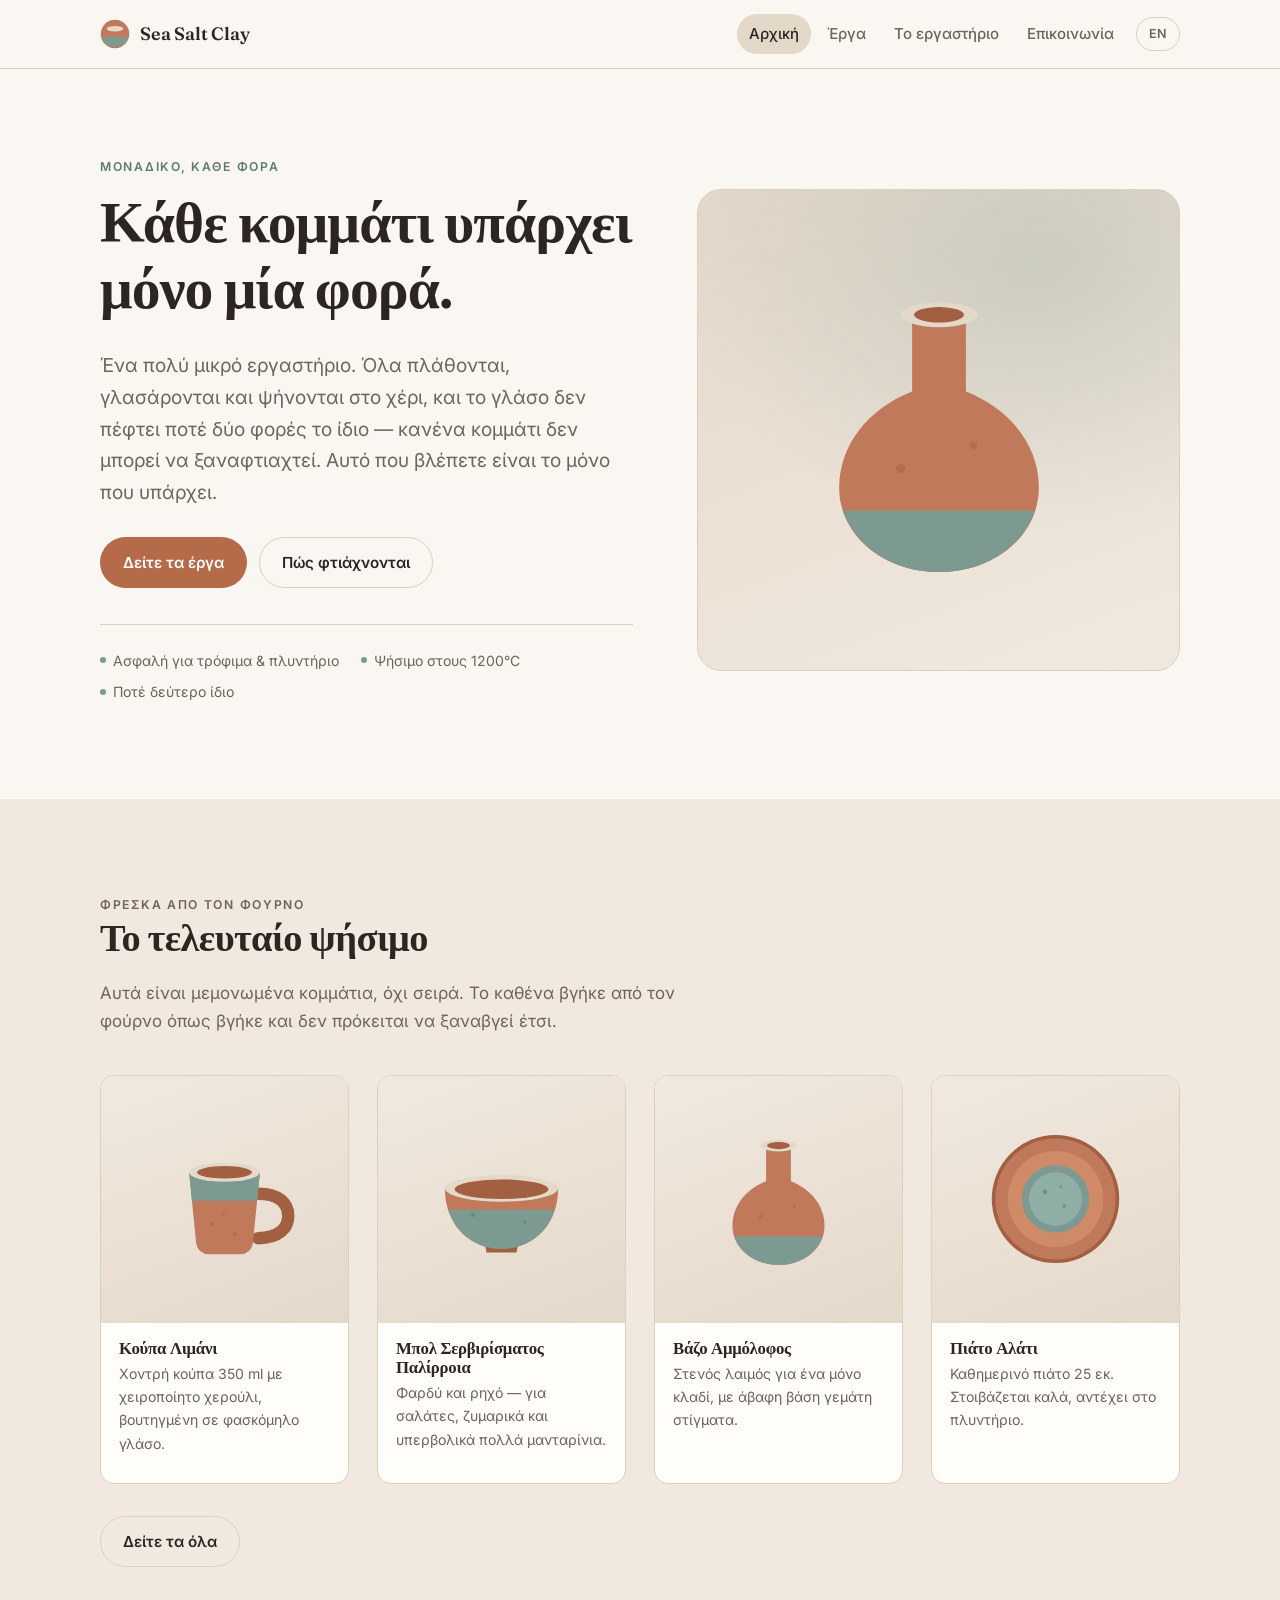
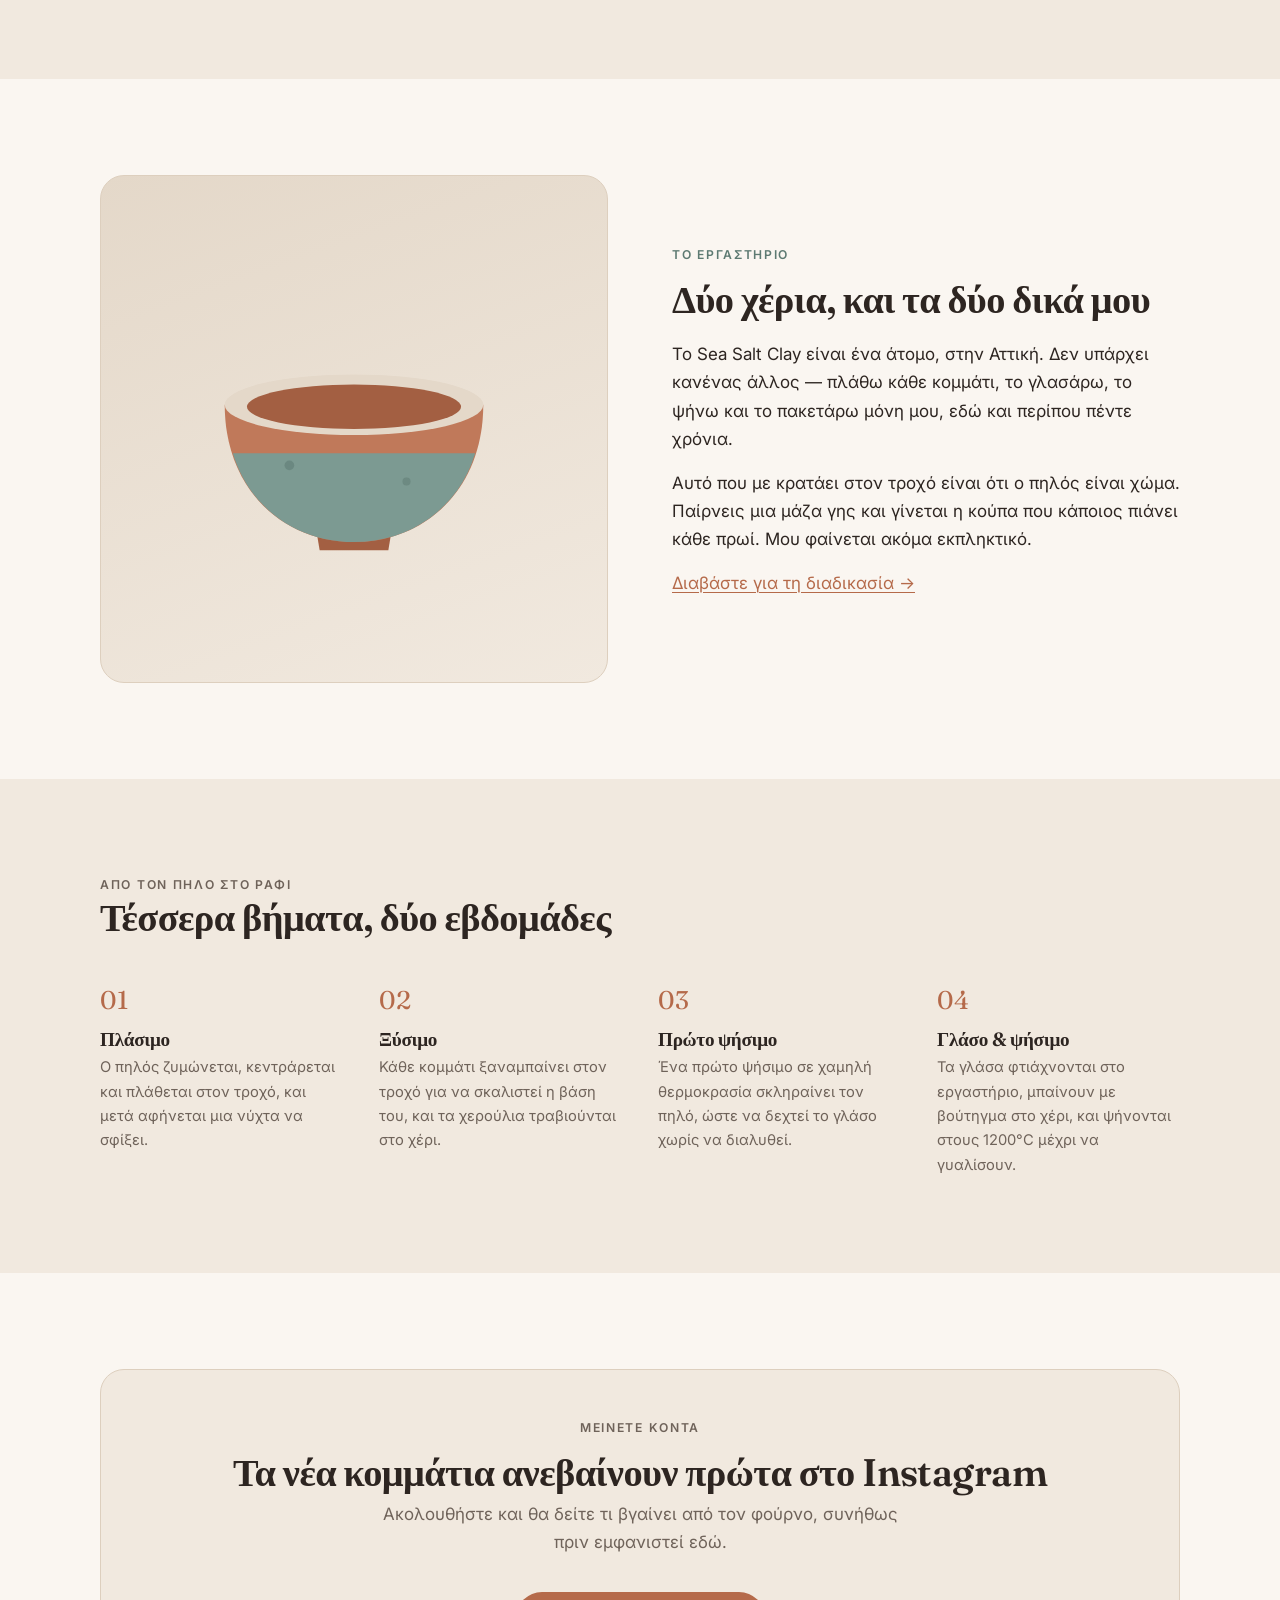
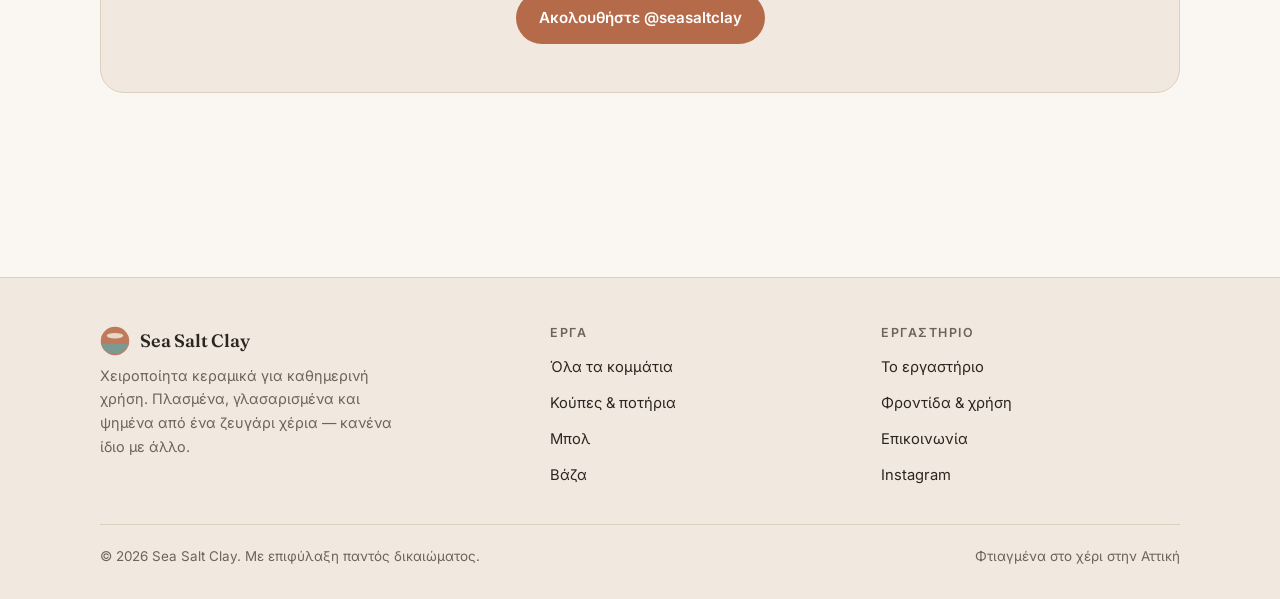
==== el/index.html @ a208bb88 "Make the site bilingual and turn it from a shop into a portfolio Two changes at once, both asked for" ====
<!doctype html>
<html lang="el">
<head>
<meta charset="utf-8">
<meta name="viewport" content="width=device-width, initial-scale=1">
<title>Sea Salt Clay — Χειροποίητα Κεραμικά</title>
<meta name="description" content="Μοναδικά κεραμικά, φτιαγμένα ένα-ένα στο χέρι στην Αττική. Κούπες, μπολ, βάζα και σκεύη για καθημερινή χρήση.">
<link rel="icon" href="../assets/img/mug.svg">
<link rel="preconnect" href="https://fonts.googleapis.com">
<link rel="preconnect" href="https://fonts.gstatic.com" crossorigin>
<link href="https://fonts.googleapis.com/css2?family=Fraunces:opsz,wght@9..144,400;9..144,600&family=Inter:wght@400;500;600&display=swap" rel="stylesheet">
<link rel="stylesheet" href="../css/styles.css">
<link rel="alternate" hreflang="en" href="../index.html">
<link rel="alternate" hreflang="el" href="index.html">
</head>
<body>
<a class="skip-link" href="#main">Στο περιεχόμενο</a>

<header class="site-header">
  <div class="wrap site-header__inner">
    <a class="brand" href="index.html">
      <svg class="brand__mark" viewBox="0 0 40 40" aria-hidden="true">
        <circle cx="20" cy="20" r="19" fill="#c0795a"/>
        <path d="M1.8 24a19 19 0 0 0 36.4 0z" fill="#7c9a92"/>
        <ellipse cx="20" cy="13" rx="11" ry="3.6" fill="#e4d8c9"/>
      </svg>
      Sea Salt Clay
    </a>
    <button class="nav-toggle" aria-expanded="false" aria-controls="nav" aria-label="Μενού">
      <svg width="20" height="20" viewBox="0 0 20 20" fill="none" stroke="currentColor" stroke-width="1.8" stroke-linecap="round"><path d="M3 6h14M3 10h14M3 14h14"/></svg>
    </button>
    <nav class="nav" id="nav">
      <a href="index.html" aria-current="page">Αρχική</a>
      <a href="work.html">Έργα</a>
      <a href="about.html">Το εργαστήριο</a>
      <a href="contact.html">Επικοινωνία</a>
      <a class="nav__lang" href="../index.html" hreflang="en" lang="en">EN</a>
    </nav>
  </div>
</header>

<main id="main">

  <section class="hero wrap">
    <div class="hero__grid">
      <div>
        <p class="eyebrow">Μοναδικό, κάθε φορά</p>
        <h1>Κάθε κομμάτι υπάρχει μόνο μία φορά.</h1>
        <p class="hero__lede">Ένα πολύ μικρό εργαστήριο. Όλα πλάθονται, γλασάρονται και ψήνονται στο χέρι, και το γλάσο δεν πέφτει ποτέ δύο φορές το ίδιο — κανένα κομμάτι δεν μπορεί να ξαναφτιαχτεί. Αυτό που βλέπετε είναι το μόνο που υπάρχει.</p>
        <div class="hero__actions">
          <a class="btn btn--primary" href="work.html">Δείτε τα έργα</a>
          <a class="btn btn--ghost" href="about.html">Πώς φτιάχνονται</a>
        </div>
        <div class="hero__meta">
          <span>Ασφαλή για τρόφιμα &amp; πλυντήριο</span>
          <span>Ψήσιμο στους 1200&deg;C</span>
          <span>Ποτέ δεύτερο ίδιο</span>
        </div>
      </div>
      <div class="hero__art">
        <img src="../assets/img/vase.svg" alt="Ψηλό βάζο με γλάσο σε χρώμα φασκόμηλου">
      </div>
    </div>
  </section>

  <section class="section section--tint">
    <div class="wrap">
      <div class="section-head">
        <p class="eyebrow">Φρέσκα από τον φούρνο</p>
        <h2>Το τελευταίο ψήσιμο</h2>
        <p>Αυτά είναι μεμονωμένα κομμάτια, όχι σειρά. Το καθένα βγήκε από τον φούρνο όπως βγήκε και δεν πρόκειται να ξαναβγεί έτσι.</p>
      </div>
      <ul class="grid" id="featured-grid"></ul>
      <p style="margin-top:2rem"><a class="btn btn--ghost" href="work.html">Δείτε τα όλα</a></p>
    </div>
  </section>

  <section class="section wrap">
    <div class="split">
      <div class="split__art">
        <img src="../assets/img/bowl.svg" alt="Φαρδύ μπολ σερβιρίσματος με βουτηγμένο γλάσο">
      </div>
      <div>
        <p class="eyebrow">Το εργαστήριο</p>
        <h2>Δύο χέρια, και τα δύο δικά μου</h2>
        <p>Το Sea Salt Clay είναι ένα άτομο, στην Αττική. Δεν υπάρχει κανένας άλλος — πλάθω κάθε κομμάτι, το γλασάρω, το ψήνω και το πακετάρω μόνη μου, εδώ και περίπου πέντε χρόνια.</p>
        <p>Αυτό που με κρατάει στον τροχό είναι ότι ο πηλός είναι χώμα. Παίρνεις μια μάζα γης και γίνεται η κούπα που κάποιος πιάνει κάθε πρωί. Μου φαίνεται ακόμα εκπληκτικό.</p>
        <p><a href="about.html">Διαβάστε για τη διαδικασία &rarr;</a></p>
      </div>
    </div>
  </section>

  <section class="section section--tint">
    <div class="wrap">
      <div class="section-head">
        <p class="eyebrow">Από τον πηλό στο ράφι</p>
        <h2>Τέσσερα βήματα, δύο εβδομάδες</h2>
      </div>
      <ol class="steps">
        <li>
          <h3>Πλάσιμο</h3>
          <p>Ο πηλός ζυμώνεται, κεντράρεται και πλάθεται στον τροχό, και μετά αφήνεται μια νύχτα να σφίξει.</p>
        </li>
        <li>
          <h3>Ξύσιμο</h3>
          <p>Κάθε κομμάτι ξαναμπαίνει στον τροχό για να σκαλιστεί η βάση του, και τα χερούλια τραβιούνται στο χέρι.</p>
        </li>
        <li>
          <h3>Πρώτο ψήσιμο</h3>
          <p>Ένα πρώτο ψήσιμο σε χαμηλή θερμοκρασία σκληραίνει τον πηλό, ώστε να δεχτεί το γλάσο χωρίς να διαλυθεί.</p>
        </li>
        <li>
          <h3>Γλάσο &amp; ψήσιμο</h3>
          <p>Τα γλάσα φτιάχνονται στο εργαστήριο, μπαίνουν με βούτηγμα στο χέρι, και ψήνονται στους 1200&deg;C μέχρι να γυαλίσουν.</p>
        </li>
      </ol>
    </div>
  </section>

  <section class="section wrap">
    <div class="callout">
      <p class="eyebrow">Μείνετε κοντά</p>
      <h2>Τα νέα κομμάτια ανεβαίνουν πρώτα στο Instagram</h2>
      <p>Ακολουθήστε και θα δείτε τι βγαίνει από τον φούρνο, συνήθως πριν εμφανιστεί εδώ.</p>
      <a class="btn btn--primary" href="https://instagram.com/seasaltclay" rel="me noopener" target="_blank">Ακολουθήστε @seasaltclay</a>
    </div>
  </section>

</main>

<footer class="site-footer">
  <div class="wrap">
    <div class="site-footer__grid">
      <div>
        <a class="brand" href="index.html">
          <svg class="brand__mark" viewBox="0 0 40 40" aria-hidden="true">
            <circle cx="20" cy="20" r="19" fill="#c0795a"/>
            <path d="M1.8 24a19 19 0 0 0 36.4 0z" fill="#7c9a92"/>
            <ellipse cx="20" cy="13" rx="11" ry="3.6" fill="#e4d8c9"/>
          </svg>
          Sea Salt Clay
        </a>
        <p>Χειροποίητα κεραμικά για καθημερινή χρήση. Πλασμένα, γλασαρισμένα και ψημένα από ένα ζευγάρι χέρια — κανένα ίδιο με άλλο.</p>
      </div>
      <div>
        <h4>Έργα</h4>
        <ul>
          <li><a href="work.html">Όλα τα κομμάτια</a></li>
          <li><a href="work.html#grid">Κούπες &amp; ποτήρια</a></li>
          <li><a href="work.html#grid">Μπολ</a></li>
          <li><a href="work.html#grid">Βάζα</a></li>
        </ul>
      </div>
      <div>
        <h4>Εργαστήριο</h4>
        <ul>
          <li><a href="about.html">Το εργαστήριο</a></li>
          <li><a href="about.html#care">Φροντίδα &amp; χρήση</a></li>
          <li><a href="contact.html">Επικοινωνία</a></li>
          <li><a href="https://instagram.com/seasaltclay" rel="me noopener" target="_blank">Instagram</a></li>
        </ul>
      </div>
    </div>
    <div class="site-footer__base">
      <span>&copy; <span data-year>2026</span> Sea Salt Clay. Με επιφύλαξη παντός δικαιώματος.</span>
      <span>Φτιαγμένα στο χέρι στην Αττική</span>
    </div>
  </div>
</footer>

<script>window.SITE = { root: "../", lang: "el" };</script>
<script src="../js/products.js"></script>
<script src="../js/main.js"></script>
</body>
</html>
---- css/styles.css ----
/* ==========================================================================
   Sea Salt Clay — site styles
   Single stylesheet, no build step. Tokens live in :root.
   ========================================================================== */

:root {
  /* Palette: warm clay + sea-salt sage */
  --cream:      #faf6f1;
  --sand:       #f1e9df;
  --glaze:      #e4d8c9;
  --clay:       #b56a4a;
  --clay-dark:  #8f4e32;
  --sea:        #7c9a92;
  --sea-dark:   #5d7a72;
  --ink:        #2d2521;
  --muted:      #6f635a;
  --line:       #ddcfbe;

  --bg:         var(--cream);
  --surface:    #fffdfa;
  --text:       var(--ink);
  --text-muted: var(--muted);
  --accent:     var(--clay);
  --accent-ink: #fff;

  --font-display: "Fraunces", Georgia, "Times New Roman", serif;
  --font-body: "Inter", -apple-system, BlinkMacSystemFont, "Segoe UI", Roboto, Helvetica, Arial, sans-serif;

  --maxw: 1120px;
  --gutter: 20px;
  --radius: 14px;
  --radius-lg: 24px;
  --shadow: 0 1px 2px rgba(45, 37, 33, .05), 0 8px 24px rgba(45, 37, 33, .06);
  --shadow-lift: 0 2px 4px rgba(45, 37, 33, .06), 0 18px 40px rgba(45, 37, 33, .12);
  --transition: 180ms cubic-bezier(.4, 0, .2, 1);
}

@media (prefers-color-scheme: dark) {
  :root:not([data-theme="light"]) {
    --bg:         #1b1715;
    --surface:    #241f1c;
    --sand:       #2b2522;
    --glaze:      #332b26;
    --line:       #3d342e;
    --text:       #f2eae2;
    --text-muted: #b3a498;
    --accent:     #d08a68;
    --accent-ink: #1b1715;
    --sea:        #8faea6;
  }
}

/* --------------------------------------------------------- base */

*, *::before, *::after { box-sizing: border-box; }

html { scroll-behavior: smooth; }

@media (prefers-reduced-motion: reduce) {
  html { scroll-behavior: auto; }
  *, *::before, *::after {
    animation-duration: .01ms !important;
    transition-duration: .01ms !important;
  }
}

body {
  margin: 0;
  background: var(--bg);
  color: var(--text);
  font-family: var(--font-body);
  font-size: 17px;
  line-height: 1.65;
  -webkit-font-smoothing: antialiased;
}

h1, h2, h3, h4 {
  font-family: var(--font-display);
  font-weight: 600;
  line-height: 1.15;
  letter-spacing: -.015em;
  margin: 0 0 .5em;
  color: var(--text);
}

h1 { font-size: clamp(2.3rem, 6vw, 3.6rem); }
h2 { font-size: clamp(1.7rem, 4vw, 2.4rem); }
h3 { font-size: 1.2rem; }

p { margin: 0 0 1rem; }

a { color: var(--accent); text-decoration-thickness: 1px; text-underline-offset: 3px; }
a:hover { color: var(--clay-dark); }

img, svg { max-width: 100%; display: block; }

:focus-visible {
  outline: 2px solid var(--accent);
  outline-offset: 3px;
  border-radius: 4px;
}

.skip-link {
  position: absolute;
  left: -9999px;
  top: 0;
  background: var(--accent);
  color: var(--accent-ink);
  padding: 10px 16px;
  z-index: 100;
  border-radius: 0 0 8px 0;
}
.skip-link:focus { left: 0; }

/* --------------------------------------------------------- layout */

.wrap {
  width: 100%;
  max-width: var(--maxw);
  margin-inline: auto;
  padding-inline: var(--gutter);
}

.section { padding-block: clamp(56px, 9vw, 96px); }
.section--tint { background: var(--sand); }

.section-head { max-width: 58ch; margin-bottom: 2.5rem; }
.section-head p { color: var(--text-muted); margin-bottom: 0; }

.eyebrow {
  font-size: .76rem;
  font-weight: 600;
  letter-spacing: .14em;
  text-transform: uppercase;
  color: var(--sea-dark);
  margin: 0 0 .75rem;
}
@media (prefers-color-scheme: dark) {
  :root:not([data-theme="light"]) .eyebrow { color: var(--sea); }
}

/* --------------------------------------------------------- header */

.site-header {
  position: sticky;
  top: 0;
  z-index: 50;
  background: color-mix(in srgb, var(--bg) 88%, transparent);
  backdrop-filter: blur(10px);
  border-bottom: 1px solid var(--line);
}

.site-header__inner {
  display: flex;
  align-items: center;
  justify-content: space-between;
  gap: 16px;
  min-height: 68px;
}

.brand {
  display: inline-flex;
  align-items: center;
  gap: 10px;
  font-family: var(--font-display);
  font-size: 1.12rem;
  font-weight: 600;
  letter-spacing: -.01em;
  color: var(--text);
  text-decoration: none;
}
.brand:hover { color: var(--text); }
.brand__mark { width: 30px; height: 30px; flex: none; }

.nav { display: flex; align-items: center; gap: 4px; }

.nav a {
  color: var(--text-muted);
  text-decoration: none;
  font-size: .94rem;
  font-weight: 500;
  padding: 8px 12px;
  border-radius: 999px;
  transition: background var(--transition), color var(--transition);
}
.nav a:hover { color: var(--text); background: var(--glaze); }
.nav a[aria-current="page"] { color: var(--text); background: var(--glaze); }

.nav-toggle {
  display: none;
  background: none;
  border: 1px solid var(--line);
  border-radius: 10px;
  padding: 8px 10px;
  cursor: pointer;
  color: var(--text);
}

@media (max-width: 720px) {
  .nav-toggle { display: inline-flex; }
  .nav {
    position: absolute;
    inset: 100% 0 auto 0;
    flex-direction: column;
    align-items: stretch;
    gap: 2px;
    background: var(--surface);
    border-bottom: 1px solid var(--line);
    padding: 10px var(--gutter) 16px;
    display: none;
  }
  .nav[data-open="true"] { display: flex; }
  .nav a { padding: 12px 14px; border-radius: 10px; }
}

/* --------------------------------------------------------- buttons */

.btn {
  display: inline-flex;
  align-items: center;
  justify-content: center;
  gap: 8px;
  padding: 12px 22px;
  border-radius: 999px;
  border: 1px solid transparent;
  font: inherit;
  font-size: .95rem;
  font-weight: 600;
  text-decoration: none;
  cursor: pointer;
  transition: transform var(--transition), background var(--transition), border-color var(--transition);
}
.btn:active { transform: translateY(1px); }

.btn--primary { background: var(--accent); color: var(--accent-ink); }
.btn--primary:hover { background: var(--clay-dark); color: var(--accent-ink); }

.btn--ghost { background: transparent; color: var(--text); border-color: var(--line); }
.btn--ghost:hover { background: var(--glaze); color: var(--text); }

/* --------------------------------------------------------- hero */

.hero { padding-block: clamp(48px, 8vw, 88px) clamp(56px, 9vw, 96px); }

.hero__grid {
  display: grid;
  grid-template-columns: 1.05fr .95fr;
  gap: clamp(28px, 5vw, 64px);
  align-items: center;
}

.hero__lede {
  font-size: clamp(1.05rem, 1.6vw, 1.2rem);
  color: var(--text-muted);
  max-width: 46ch;
}

.hero__actions { display: flex; flex-wrap: wrap; gap: 12px; margin-top: 1.75rem; }

.hero__meta {
  display: flex;
  flex-wrap: wrap;
  gap: 8px 22px;
  margin-top: 2.25rem;
  padding-top: 1.5rem;
  border-top: 1px solid var(--line);
  font-size: .88rem;
  color: var(--text-muted);
}
.hero__meta span { display: inline-flex; align-items: center; gap: 7px; }
.hero__meta span::before {
  content: "";
  width: 6px; height: 6px;
  border-radius: 50%;
  background: var(--sea);
  flex: none;
}

.hero__art {
  position: relative;
  aspect-ratio: 1 / 1;
  border-radius: var(--radius-lg);
  background:
    radial-gradient(120% 90% at 70% 15%, color-mix(in srgb, var(--sea) 26%, transparent), transparent 62%),
    linear-gradient(160deg, var(--glaze), var(--sand));
  border: 1px solid var(--line);
  display: grid;
  place-items: center;
  padding: 10%;
  overflow: hidden;
}
.hero__art img { width: 100%; height: 100%; object-fit: contain; }

@media (max-width: 860px) {
  .hero__grid { grid-template-columns: 1fr; }
  .hero__art { order: -1; aspect-ratio: 4 / 3; padding: 6%; }
}

/* --------------------------------------------------------- product grid */

.grid {
  display: grid;
  grid-template-columns: repeat(auto-fill, minmax(240px, 1fr));
  gap: clamp(18px, 2.5vw, 28px);
  list-style: none;
  margin: 0;
  padding: 0;
}

.card {
  background: var(--surface);
  border: 1px solid var(--line);
  border-radius: var(--radius);
  overflow: hidden;
  display: flex;
  flex-direction: column;
  transition: transform var(--transition), box-shadow var(--transition);
}
.card:hover { transform: translateY(-3px); box-shadow: var(--shadow-lift); }

.card__media {
  aspect-ratio: 4 / 3;
  background: linear-gradient(160deg, var(--sand), var(--glaze));
  display: grid;
  place-items: center;
  padding: 14%;
  position: relative;
}
.card__media img { width: 100%; height: 100%; object-fit: contain; }

.card__tag {
  position: absolute;
  top: 10px; left: 10px;
  background: var(--surface);
  border: 1px solid var(--line);
  color: var(--text-muted);
  font-size: .7rem;
  font-weight: 600;
  letter-spacing: .08em;
  text-transform: uppercase;
  padding: 4px 10px;
  border-radius: 999px;
}
.card__tag--sold { background: var(--ink); color: var(--cream); border-color: var(--ink); }

.card__body { padding: 16px 18px 18px; display: flex; flex-direction: column; gap: 4px; flex: 1; }
.card__name { font-size: 1.05rem; margin: 0; }
.card__desc { font-size: .88rem; color: var(--text-muted); margin: 0 0 10px; }
.card__foot {
  margin-top: auto;
  display: flex;
  align-items: center;
  justify-content: space-between;
  gap: 10px;
  padding-top: 10px;
  border-top: 1px solid var(--line);
}
.card__price { font-weight: 600; font-size: 1rem; }
.card__price--sold { color: var(--text-muted); text-decoration: line-through; }
.card__link { font-size: .88rem; font-weight: 600; text-decoration: none; }
.card__link[aria-disabled="true"] { color: var(--text-muted); pointer-events: none; }

/* --------------------------------------------------------- filters */

.filters {
  display: flex;
  flex-wrap: wrap;
  gap: 8px;
  margin-bottom: 2rem;
}
.filter {
  background: transparent;
  border: 1px solid var(--line);
  color: var(--text-muted);
  border-radius: 999px;
  padding: 8px 16px;
  font: inherit;
  font-size: .88rem;
  font-weight: 500;
  cursor: pointer;
  transition: background var(--transition), color var(--transition), border-color var(--transition);
}
.filter:hover { background: var(--glaze); color: var(--text); }
.filter[aria-pressed="true"] {
  background: var(--ink);
  border-color: var(--ink);
  color: var(--cream);
}
@media (prefers-color-scheme: dark) {
  :root:not([data-theme="light"]) .filter[aria-pressed="true"] {
    background: var(--accent); border-color: var(--accent); color: var(--accent-ink);
  }
}

.grid-empty {
  color: var(--text-muted);
  padding: 2rem 0;
}

/* --------------------------------------------------------- feature rows */

.split {
  display: grid;
  grid-template-columns: 1fr 1fr;
  gap: clamp(28px, 5vw, 64px);
  align-items: center;
}
.split__art {
  aspect-ratio: 5 / 4;
  border-radius: var(--radius-lg);
  background: linear-gradient(160deg, var(--glaze), var(--sand));
  border: 1px solid var(--line);
  display: grid;
  place-items: center;
  padding: 10%;
}
@media (max-width: 800px) { .split { grid-template-columns: 1fr; } }

.steps {
  counter-reset: step;
  display: grid;
  grid-template-columns: repeat(auto-fit, minmax(210px, 1fr));
  gap: clamp(20px, 3vw, 36px);
  list-style: none;
  margin: 0;
  padding: 0;
}
.steps li { counter-increment: step; }
.steps li::before {
  content: counter(step, decimal-leading-zero);
  display: block;
  font-family: var(--font-display);
  font-size: 1.6rem;
  color: var(--accent);
  margin-bottom: .4rem;
}
.steps h3 { margin-bottom: .35rem; }
.steps p { color: var(--text-muted); font-size: .92rem; margin: 0; }

/* --------------------------------------------------------- prose + faq */

.prose { max-width: 66ch; }
.prose h2 { margin-top: 2.5rem; }
.prose h2:first-child { margin-top: 0; }
.prose ul { padding-left: 1.2em; color: var(--text-muted); }
.prose li { margin-bottom: .4rem; }

details.faq {
  border-bottom: 1px solid var(--line);
  padding: 4px 0;
}
details.faq summary {
  cursor: pointer;
  list-style: none;
  padding: 14px 32px 14px 0;
  font-weight: 600;
  position: relative;
}
details.faq summary::-webkit-details-marker { display: none; }
details.faq summary::after {
  content: "+";
  position: absolute;
  right: 6px; top: 50%;
  transform: translateY(-50%);
  font-size: 1.3rem;
  color: var(--text-muted);
  font-weight: 400;
}
details.faq[open] summary::after { content: "–"; }
details.faq p { color: var(--text-muted); margin: 0 0 14px; max-width: 62ch; }

/* --------------------------------------------------------- forms */

.form { display: grid; gap: 16px; max-width: 520px; }
.field { display: grid; gap: 6px; }
.field label { font-size: .88rem; font-weight: 600; }
.field input, .field textarea, .field select {
  font: inherit;
  color: var(--text);
  background: var(--surface);
  border: 1px solid var(--line);
  border-radius: 10px;
  padding: 11px 13px;
  width: 100%;
  transition: border-color var(--transition);
}
.field input:focus, .field textarea:focus, .field select:focus { border-color: var(--accent); }
.field textarea { min-height: 130px; resize: vertical; }
.field small { color: var(--text-muted); font-size: .8rem; }

.form-note {
  font-size: .86rem;
  color: var(--text-muted);
  background: var(--sand);
  border: 1px dashed var(--line);
  border-radius: 10px;
  padding: 12px 14px;
}

/* --------------------------------------------------------- misc blocks */

.callout {
  background: var(--sand);
  border: 1px solid var(--line);
  border-radius: var(--radius-lg);
  padding: clamp(28px, 4vw, 48px);
  text-align: center;
}
.callout h2 { margin-bottom: .4rem; }
.callout p { color: var(--text-muted); max-width: 48ch; margin-inline: auto; }
.callout .btn { margin-top: 1.25rem; }

.info-list { list-style: none; margin: 0; padding: 0; display: grid; gap: 18px; }
.info-list dt, .info-list strong { display: block; font-weight: 600; margin-bottom: 2px; }
.info-list span, .info-list p { color: var(--text-muted); font-size: .92rem; margin: 0; }

/* --------------------------------------------------------- footer */

.site-footer {
  border-top: 1px solid var(--line);
  background: var(--sand);
  padding-block: 48px 32px;
  margin-top: clamp(48px, 8vw, 88px);
}
.site-footer__grid {
  display: grid;
  grid-template-columns: 1.4fr 1fr 1fr;
  gap: 32px;
}
.site-footer p { color: var(--text-muted); font-size: .9rem; max-width: 34ch; }
.site-footer h4 { font-family: var(--font-body); font-size: .78rem; letter-spacing: .12em; text-transform: uppercase; color: var(--text-muted); margin-bottom: .75rem; }
.site-footer ul { list-style: none; margin: 0; padding: 0; display: grid; gap: 8px; }
.site-footer ul a { color: var(--text); text-decoration: none; font-size: .92rem; }
.site-footer ul a:hover { text-decoration: underline; }
.site-footer__base {
  margin-top: 36px;
  padding-top: 20px;
  border-top: 1px solid var(--line);
  display: flex;
  flex-wrap: wrap;
  gap: 8px 20px;
  justify-content: space-between;
  font-size: .84rem;
  color: var(--text-muted);
}
@media (max-width: 720px) {
  .site-footer__grid { grid-template-columns: 1fr 1fr; }
  .site-footer__grid > :first-child { grid-column: 1 / -1; }
}

/* --------------------------------------------------------- language switch */

.nav__lang {
  margin-left: 6px;
  padding: 6px 12px !important;
  border: 1px solid var(--line);
  border-radius: 999px;
  font-size: .78rem !important;
  font-weight: 600 !important;
  letter-spacing: .06em;
  color: var(--text-muted) !important;
}
.nav__lang:hover { background: var(--glaze); color: var(--text) !important; }

@media (max-width: 720px) {
  .nav__lang {
    margin-left: 0;
    margin-top: 8px;
    text-align: center;
    border-radius: 10px !important;
  }
}
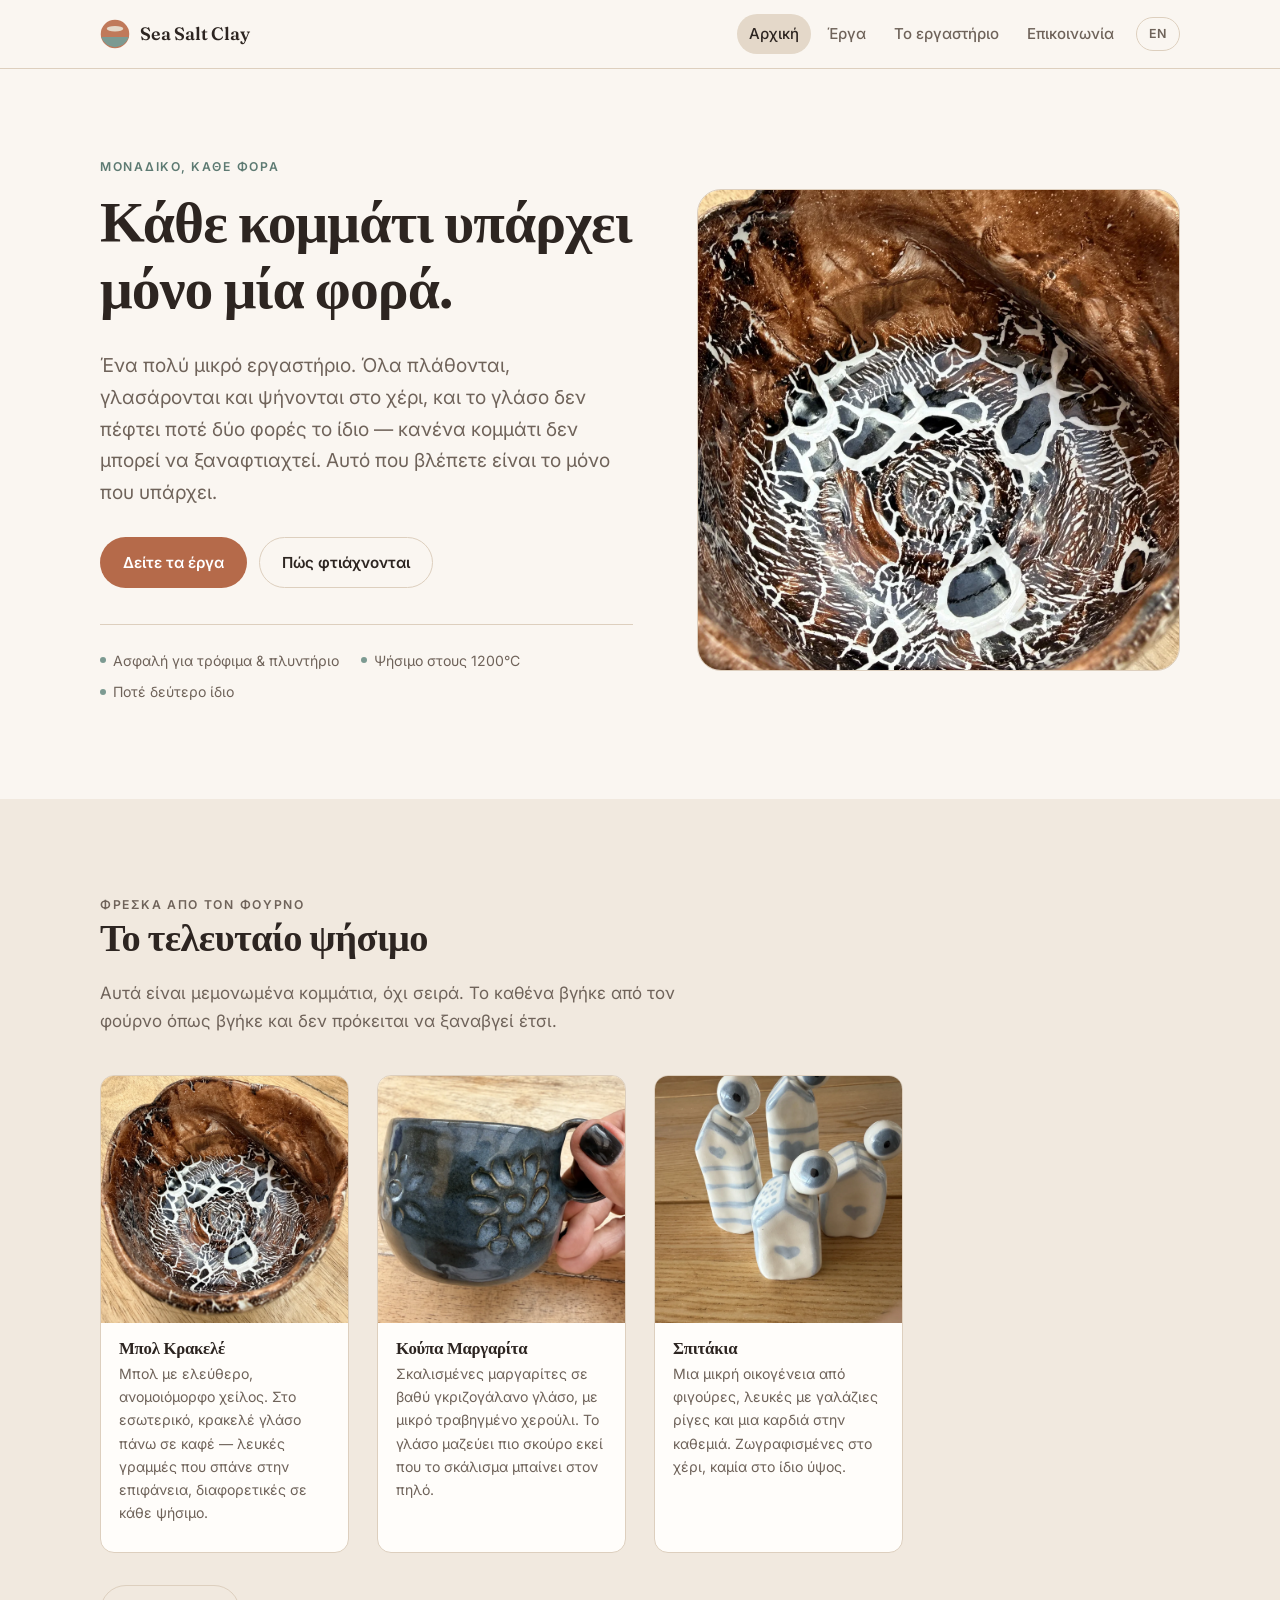
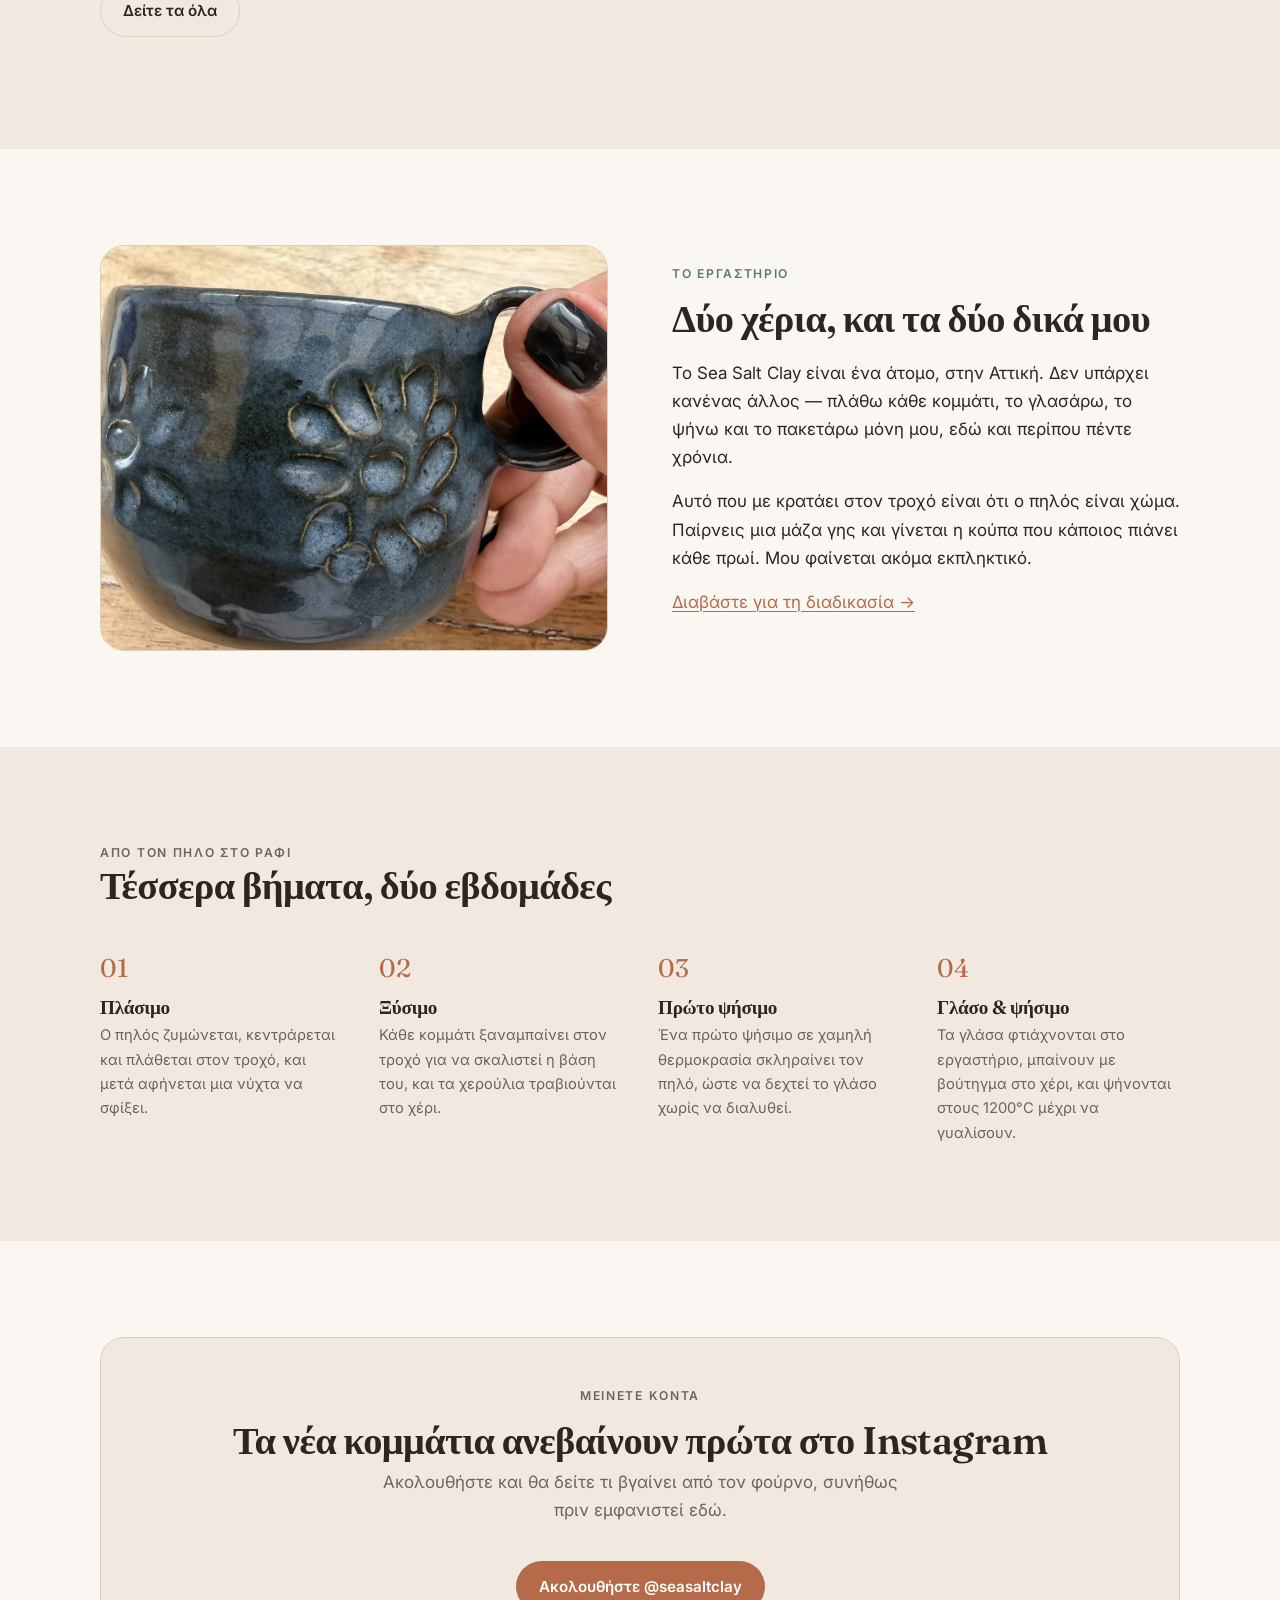
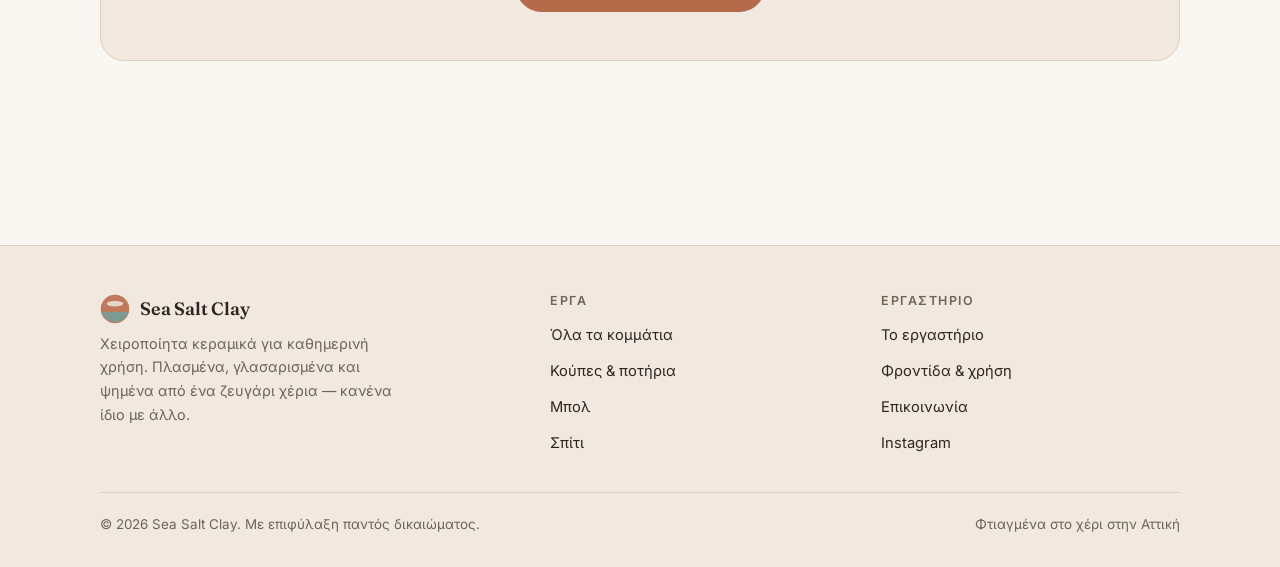
==== commit b6e9c3d2: "Replace the invented pieces with the owner's real work Three photographs supplied by the owner, conv" ====
--- a/el/index.html
+++ b/el/index.html
@@ -57,8 +57,8 @@
           <span>Ποτέ δεύτερο ίδιο</span>
         </div>
       </div>
-      <div class="hero__art">
-        <img src="../assets/img/vase.svg" alt="Ψηλό βάζο με γλάσο σε χρώμα φασκόμηλου">
+      <div class="hero__art hero__art--photo">
+        <img src="../assets/img/crackle-bowl-wide.webp" alt="Μπολ με ανομοιόμορφο χείλος και λευκό κρακελέ γλάσο πάνω σε καφέ" width="1600" height="1200">
       </div>
     </div>
   </section>
@@ -77,8 +77,8 @@
 
   <section class="section wrap">
     <div class="split">
-      <div class="split__art">
-        <img src="../assets/img/bowl.svg" alt="Φαρδύ μπολ σερβιρίσματος με βουτηγμένο γλάσο">
+      <div class="split__art split__art--photo">
+        <img src="../assets/img/daisy-mug-wide.webp" alt="Γκριζογάλανη κούπα με σκαλισμένες μαργαρίτες, σε ένα χέρι" width="1600" height="1200" loading="lazy">
       </div>
       <div>
         <p class="eyebrow">Το εργαστήριο</p>
@@ -148,7 +148,7 @@
           <li><a href="work.html">Όλα τα κομμάτια</a></li>
           <li><a href="work.html#grid">Κούπες &amp; ποτήρια</a></li>
           <li><a href="work.html#grid">Μπολ</a></li>
-          <li><a href="work.html#grid">Βάζα</a></li>
+          <li><a href="work.html#grid">Σπίτι</a></li>
         </ul>
       </div>
       <div>
--- a/css/styles.css
+++ b/css/styles.css
@@ -570,3 +570,23 @@
     border-radius: 10px !important;
   }
 }
+
+/* --------------------------------------------------- photographs in cards */
+
+.card__media--photo {
+  padding: 0;
+  aspect-ratio: 1 / 1;
+  background: var(--sand);
+}
+.card__media--photo img {
+  width: 100%;
+  height: 100%;
+  object-fit: cover;
+}
+
+/* A photograph fills the hero and split frames too, rather than sitting
+   inside them the way the illustrations do. */
+.hero__art--photo,
+.split__art--photo { padding: 0; overflow: hidden; }
+.hero__art--photo img,
+.split__art--photo img { width: 100%; height: 100%; object-fit: cover; }
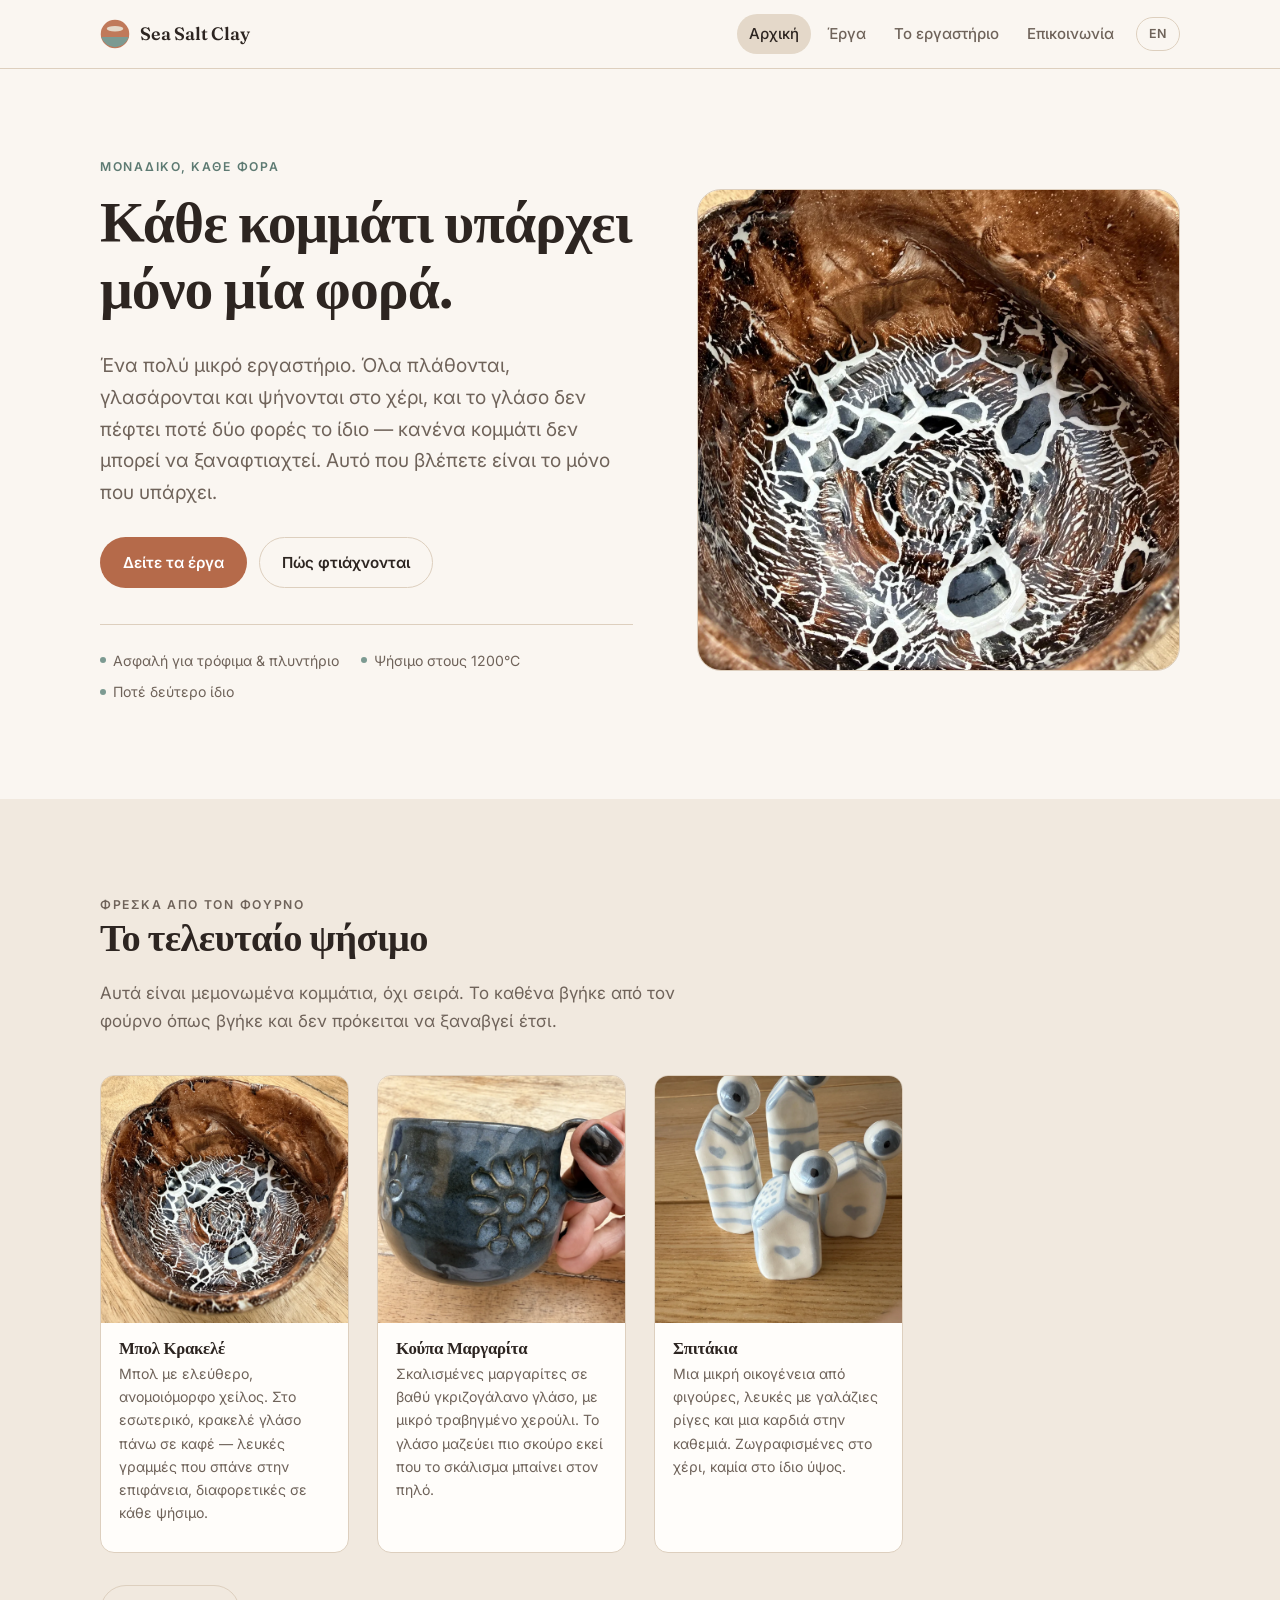
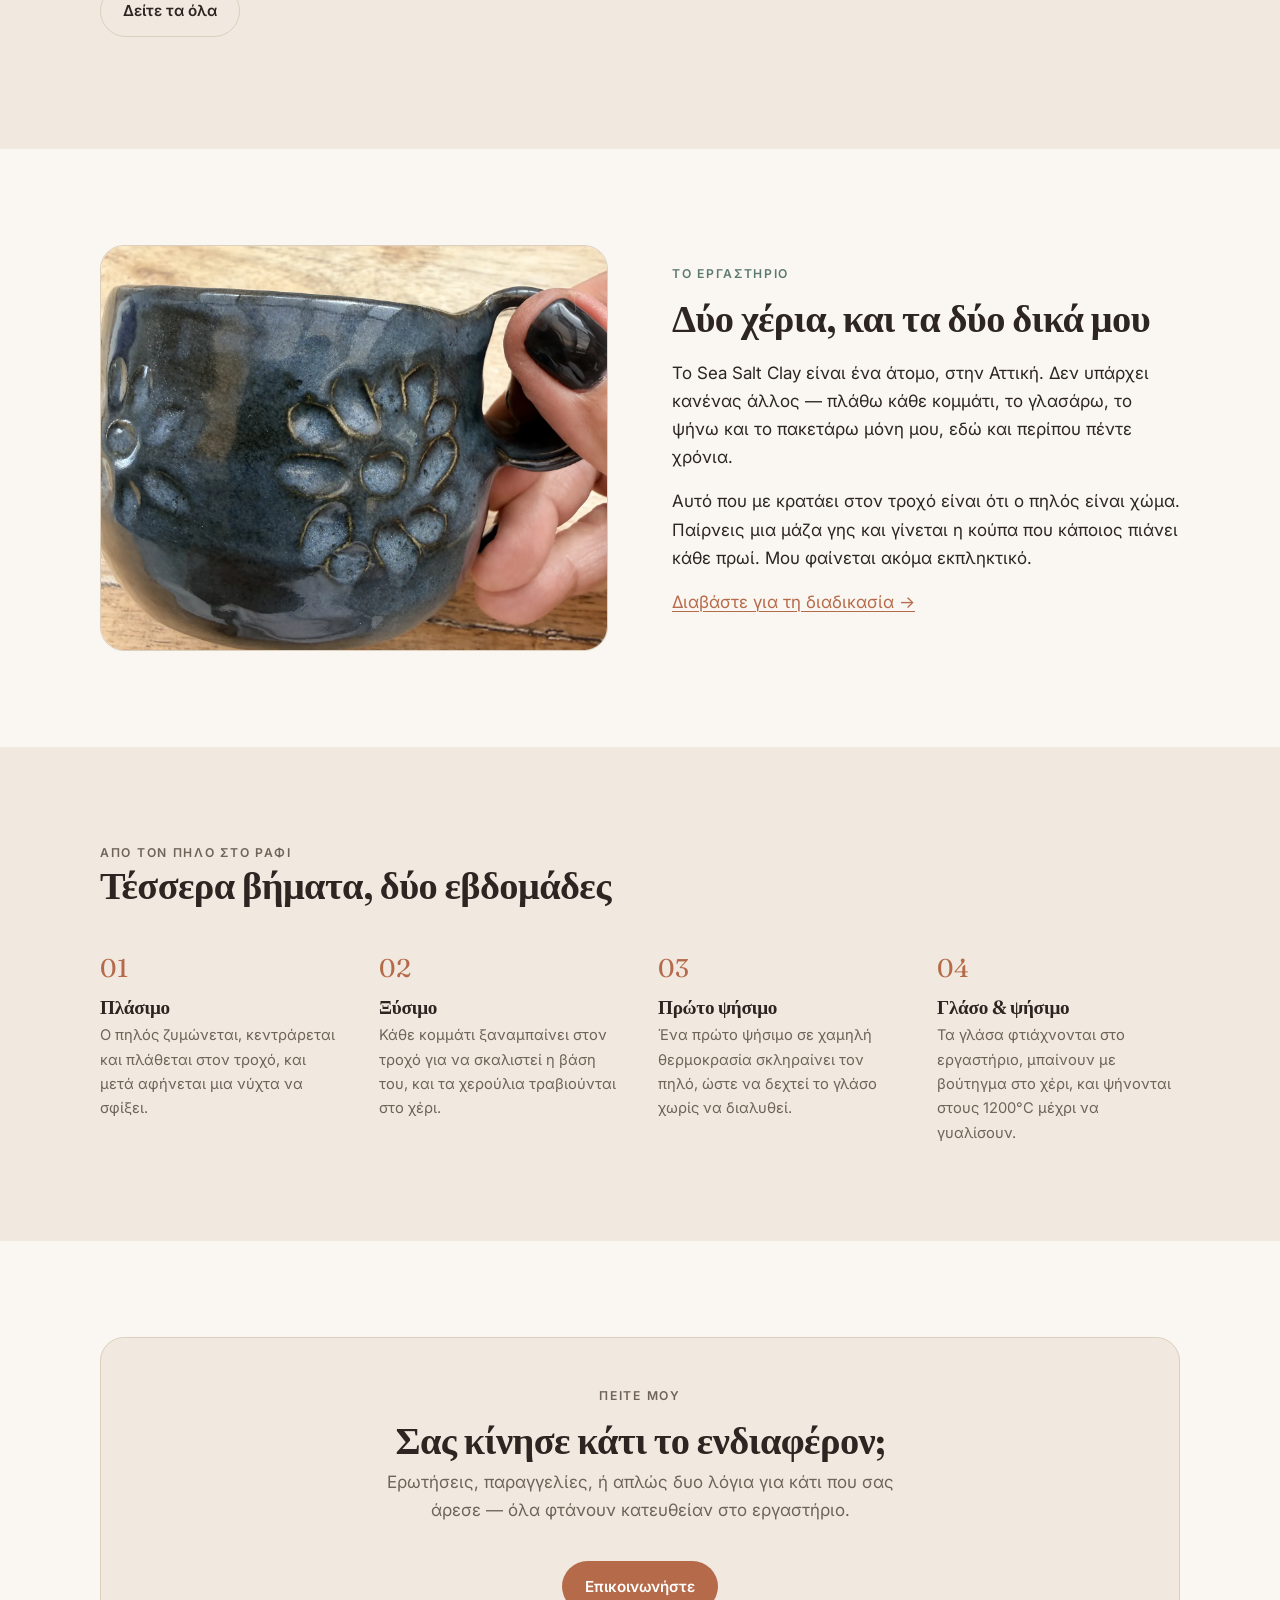
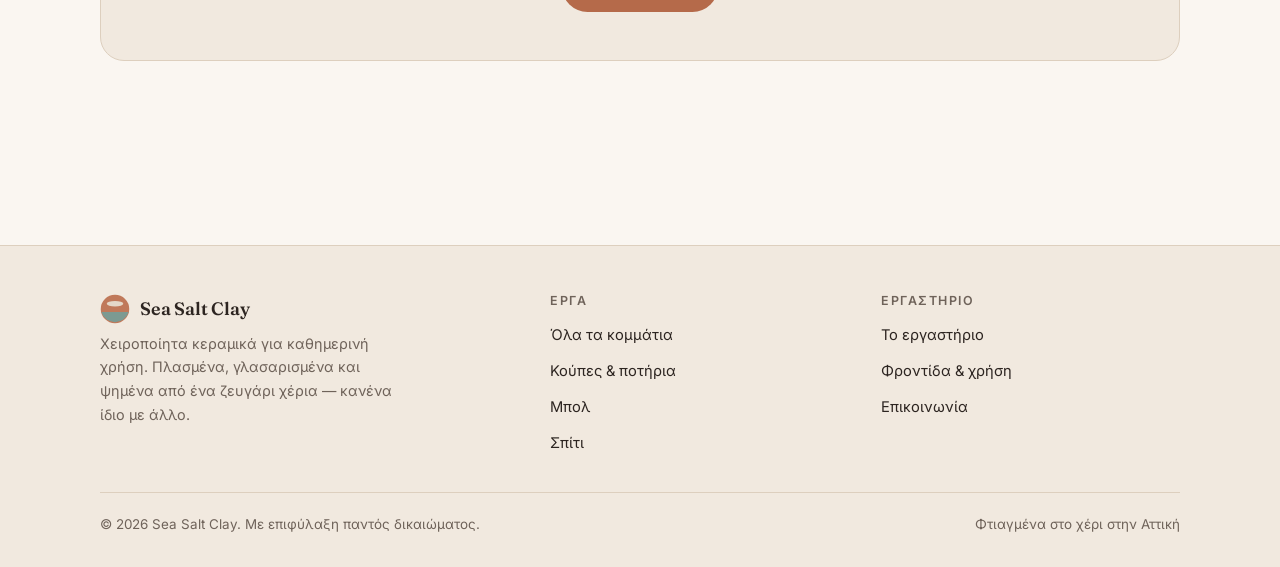
==== commit 39159a6b: "Remove the Instagram links: the handle was wrong @seasaltclay is somebody else's account. The handle" ====
--- a/el/index.html
+++ b/el/index.html
@@ -119,10 +119,10 @@
 
   <section class="section wrap">
     <div class="callout">
-      <p class="eyebrow">Μείνετε κοντά</p>
-      <h2>Τα νέα κομμάτια ανεβαίνουν πρώτα στο Instagram</h2>
-      <p>Ακολουθήστε και θα δείτε τι βγαίνει από τον φούρνο, συνήθως πριν εμφανιστεί εδώ.</p>
-      <a class="btn btn--primary" href="https://instagram.com/seasaltclay" rel="me noopener" target="_blank">Ακολουθήστε @seasaltclay</a>
+      <p class="eyebrow">Πείτε μου</p>
+      <h2>Σας κίνησε κάτι το ενδιαφέρον;</h2>
+      <p>Ερωτήσεις, παραγγελίες, ή απλώς δυο λόγια για κάτι που σας άρεσε — όλα φτάνουν κατευθείαν στο εργαστήριο.</p>
+      <a class="btn btn--primary" href="contact.html">Επικοινωνήστε</a>
     </div>
   </section>
 
@@ -157,7 +157,6 @@
           <li><a href="about.html">Το εργαστήριο</a></li>
           <li><a href="about.html#care">Φροντίδα &amp; χρήση</a></li>
           <li><a href="contact.html">Επικοινωνία</a></li>
-          <li><a href="https://instagram.com/seasaltclay" rel="me noopener" target="_blank">Instagram</a></li>
         </ul>
       </div>
     </div>
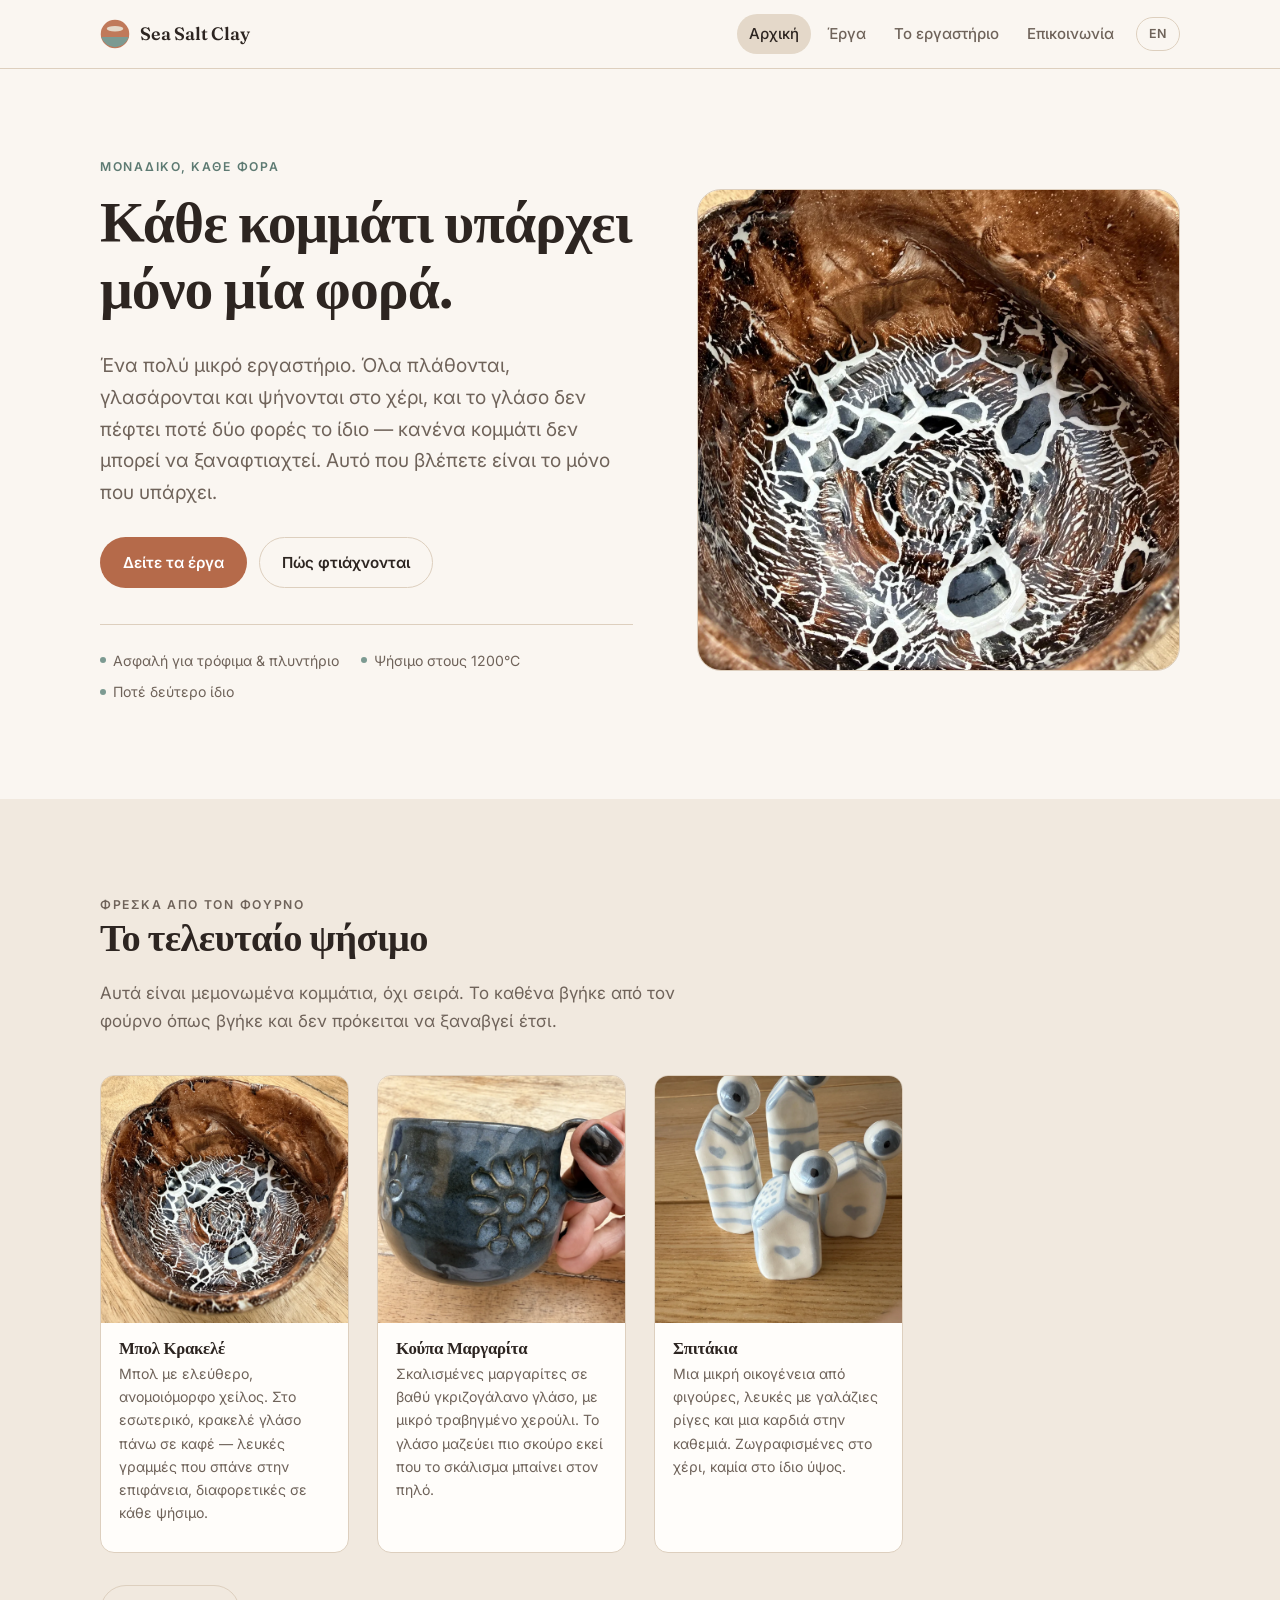
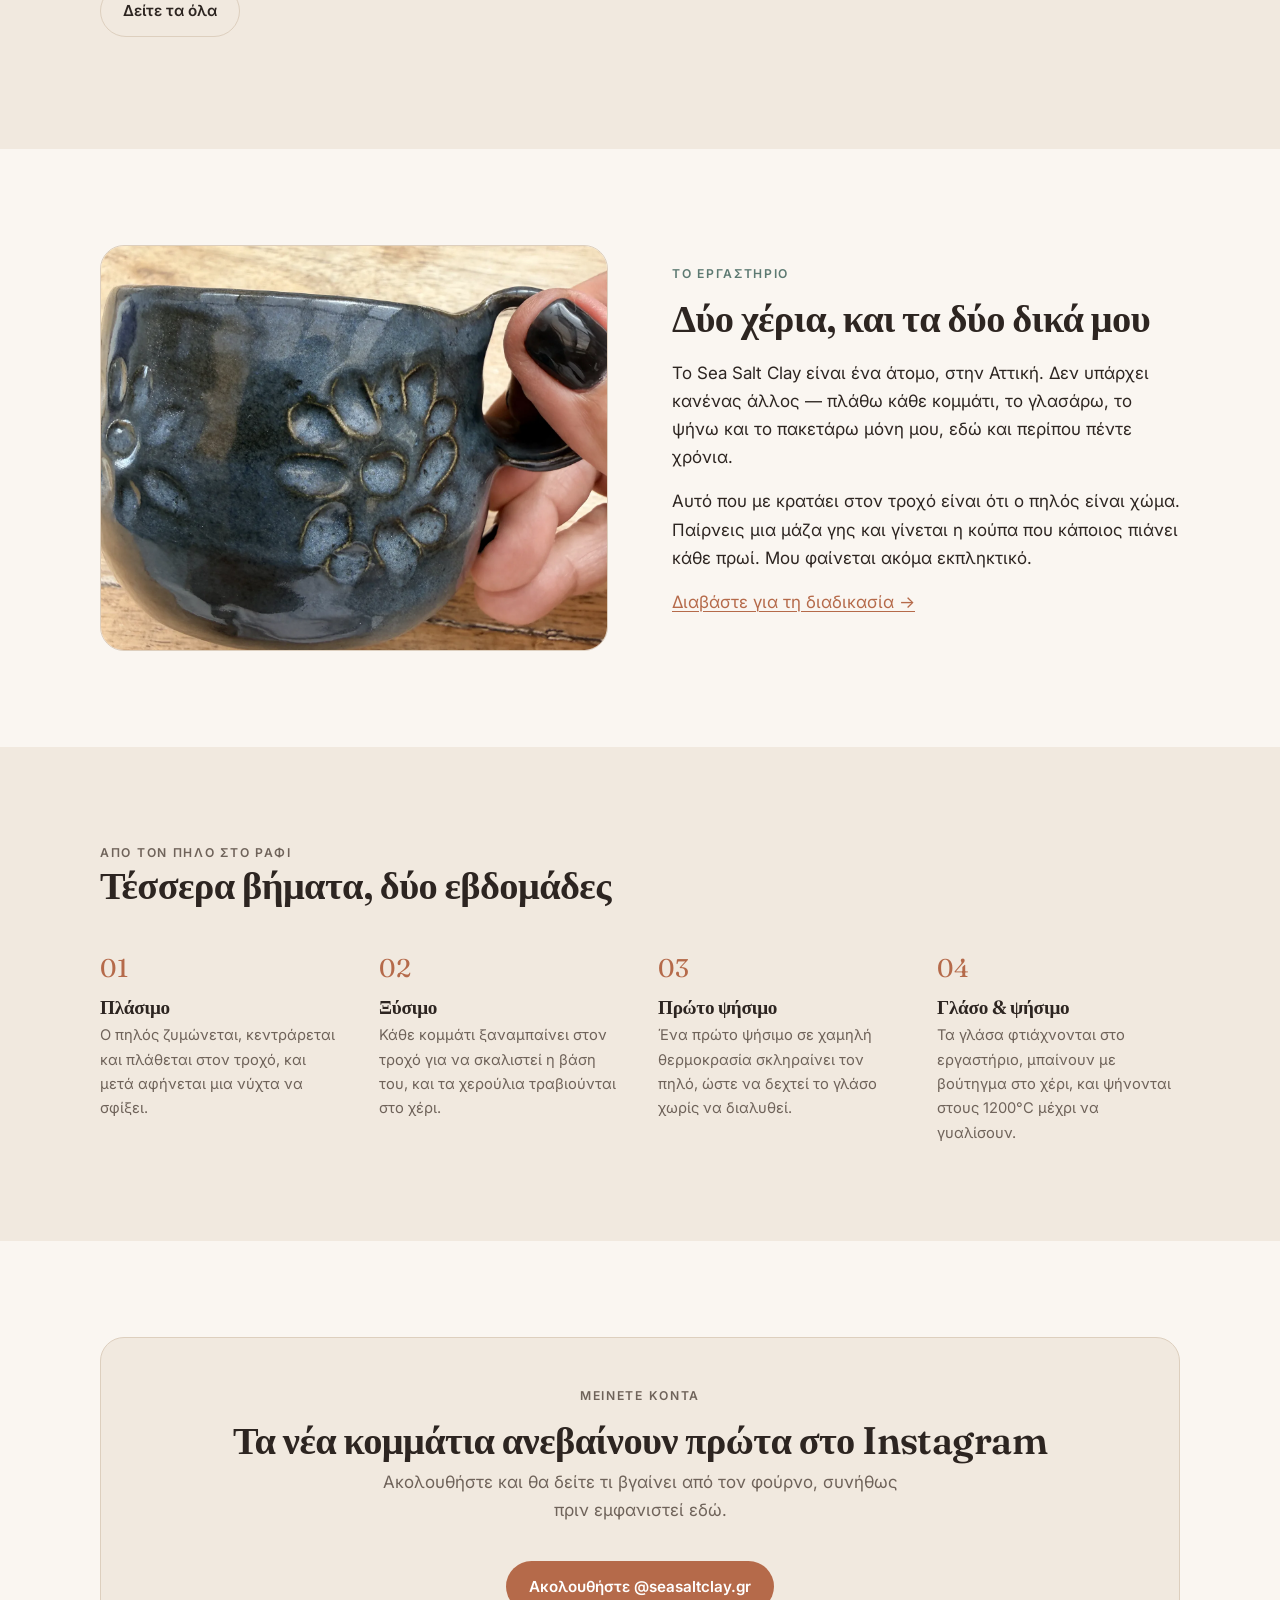
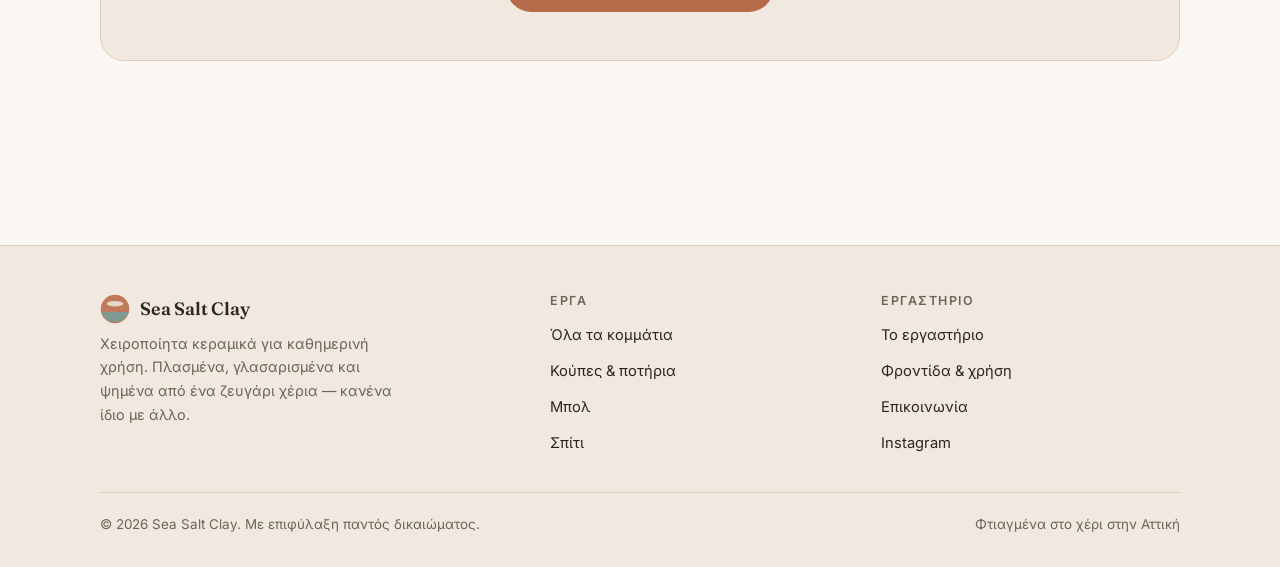
==== commit 53f2972f: "Restore the Instagram links with the studio's real profile The handle is seasaltclay.gr, not seasalt" ====
--- a/el/index.html
+++ b/el/index.html
@@ -119,10 +119,10 @@
 
   <section class="section wrap">
     <div class="callout">
-      <p class="eyebrow">Πείτε μου</p>
-      <h2>Σας κίνησε κάτι το ενδιαφέρον;</h2>
-      <p>Ερωτήσεις, παραγγελίες, ή απλώς δυο λόγια για κάτι που σας άρεσε — όλα φτάνουν κατευθείαν στο εργαστήριο.</p>
-      <a class="btn btn--primary" href="contact.html">Επικοινωνήστε</a>
+      <p class="eyebrow">Μείνετε κοντά</p>
+      <h2>Τα νέα κομμάτια ανεβαίνουν πρώτα στο Instagram</h2>
+      <p>Ακολουθήστε και θα δείτε τι βγαίνει από τον φούρνο, συνήθως πριν εμφανιστεί εδώ.</p>
+      <a class="btn btn--primary" href="https://www.instagram.com/seasaltclay.gr/" rel="me noopener" target="_blank">Ακολουθήστε @seasaltclay.gr</a>
     </div>
   </section>
 
@@ -157,6 +157,7 @@
           <li><a href="about.html">Το εργαστήριο</a></li>
           <li><a href="about.html#care">Φροντίδα &amp; χρήση</a></li>
           <li><a href="contact.html">Επικοινωνία</a></li>
+          <li><a href="https://www.instagram.com/seasaltclay.gr/" rel="me noopener" target="_blank">Instagram</a></li>
         </ul>
       </div>
     </div>
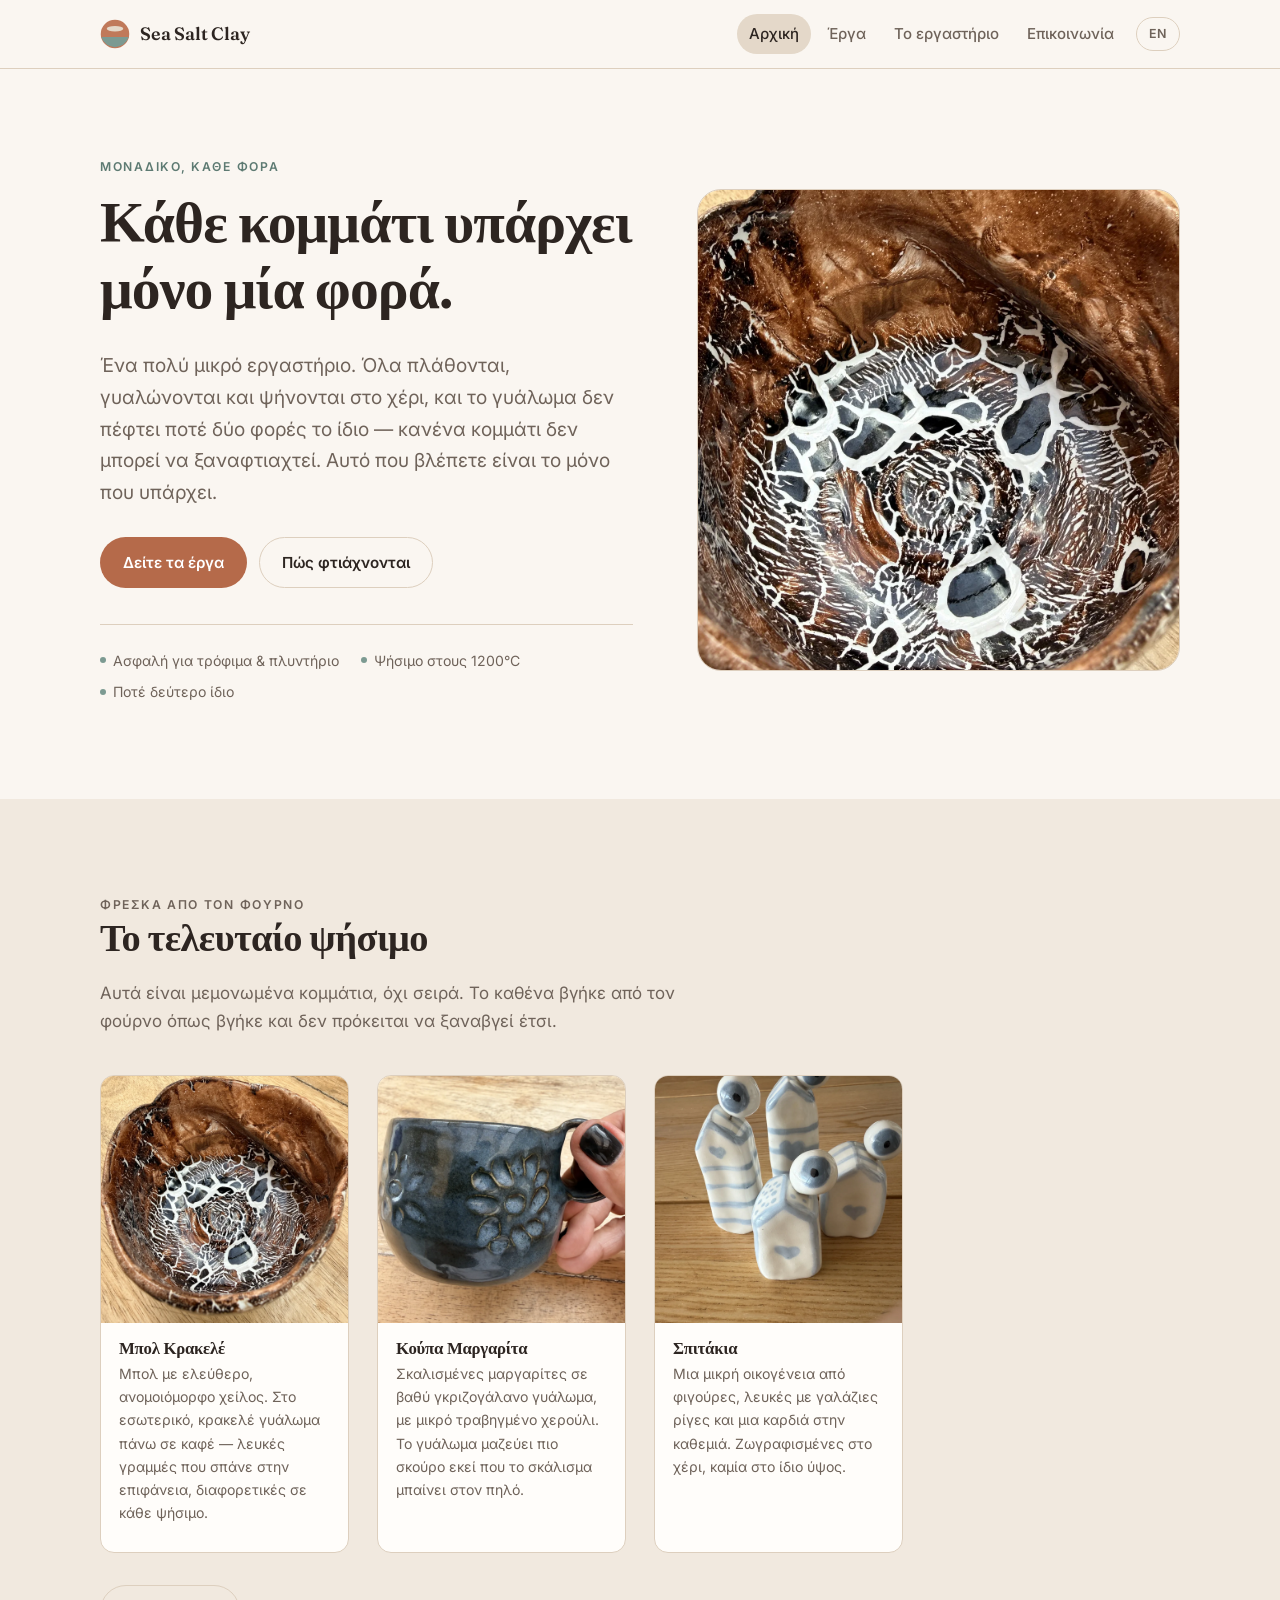
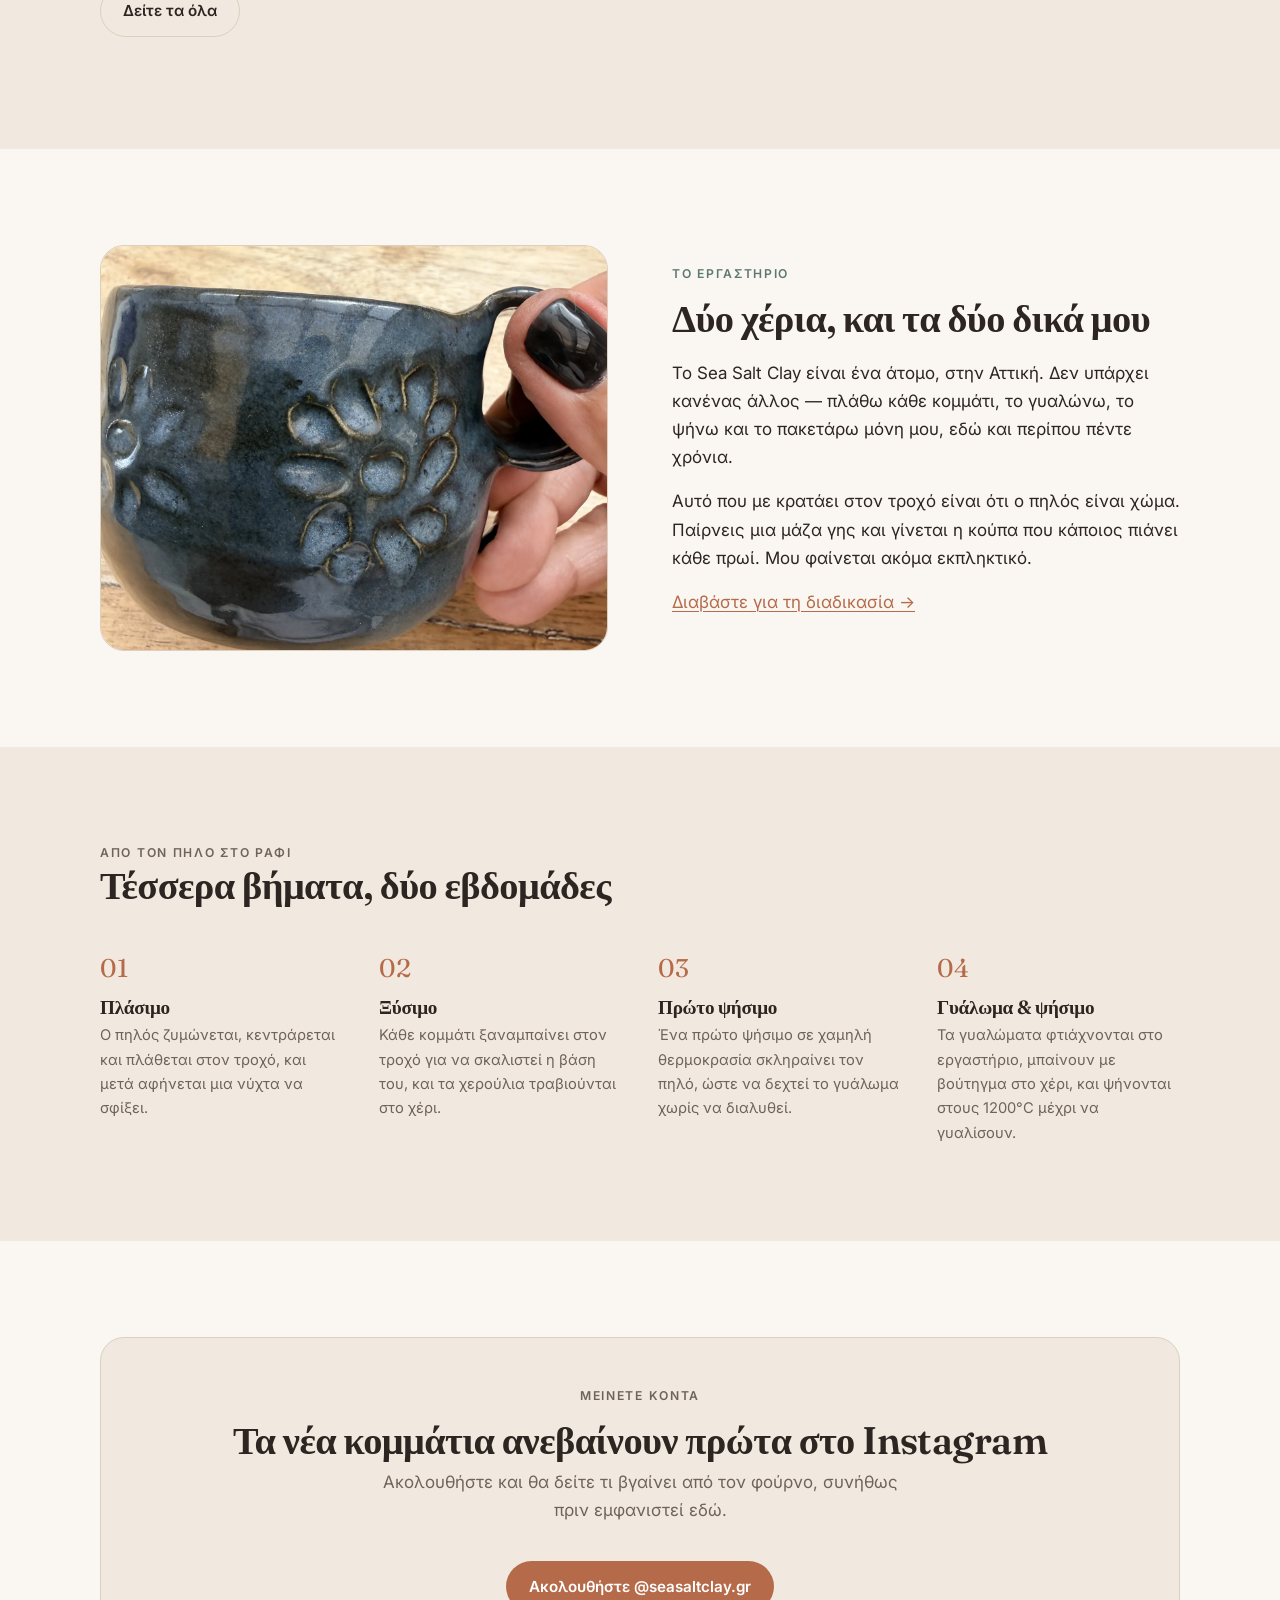
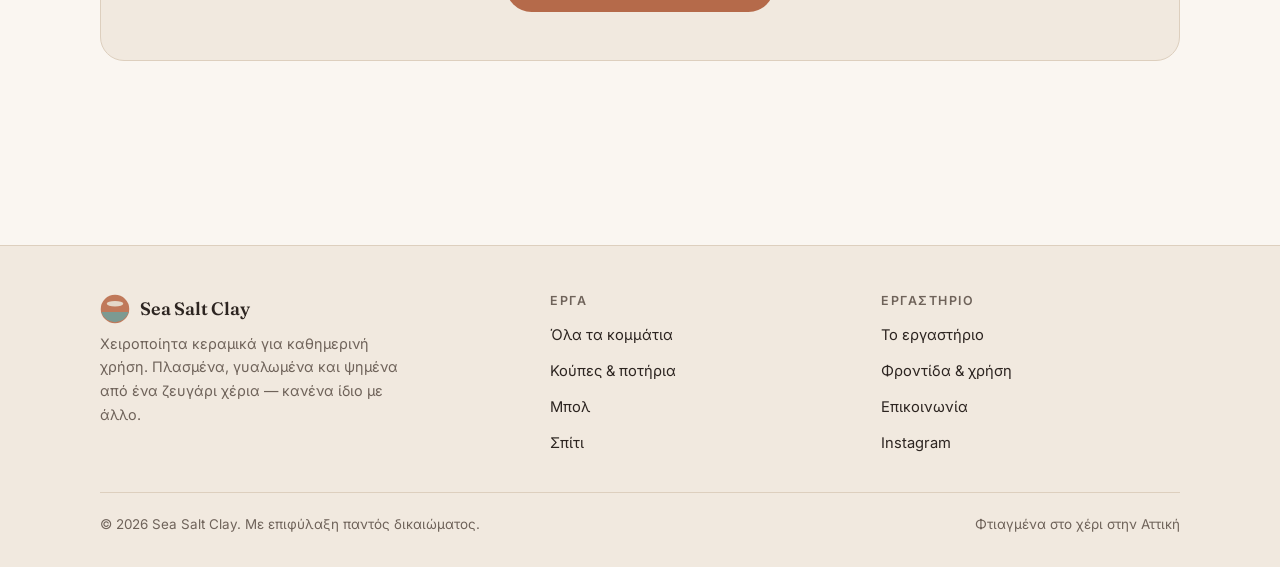
==== commit e4eb14af: "Use the proper Greek word for glazing "Γλάσο" is a loanword borrowed from confectionery; the word Gr" ====
--- a/el/index.html
+++ b/el/index.html
@@ -46,7 +46,7 @@
       <div>
         <p class="eyebrow">Μοναδικό, κάθε φορά</p>
         <h1>Κάθε κομμάτι υπάρχει μόνο μία φορά.</h1>
-        <p class="hero__lede">Ένα πολύ μικρό εργαστήριο. Όλα πλάθονται, γλασάρονται και ψήνονται στο χέρι, και το γλάσο δεν πέφτει ποτέ δύο φορές το ίδιο — κανένα κομμάτι δεν μπορεί να ξαναφτιαχτεί. Αυτό που βλέπετε είναι το μόνο που υπάρχει.</p>
+        <p class="hero__lede">Ένα πολύ μικρό εργαστήριο. Όλα πλάθονται, γυαλώνονται και ψήνονται στο χέρι, και το γυάλωμα δεν πέφτει ποτέ δύο φορές το ίδιο — κανένα κομμάτι δεν μπορεί να ξαναφτιαχτεί. Αυτό που βλέπετε είναι το μόνο που υπάρχει.</p>
         <div class="hero__actions">
           <a class="btn btn--primary" href="work.html">Δείτε τα έργα</a>
           <a class="btn btn--ghost" href="about.html">Πώς φτιάχνονται</a>
@@ -58,7 +58,7 @@
         </div>
       </div>
       <div class="hero__art hero__art--photo">
-        <img src="../assets/img/crackle-bowl-wide.webp" alt="Μπολ με ανομοιόμορφο χείλος και λευκό κρακελέ γλάσο πάνω σε καφέ" width="1600" height="1200">
+        <img src="../assets/img/crackle-bowl-wide.webp" alt="Μπολ με ανομοιόμορφο χείλος και λευκό κρακελέ γυάλωμα πάνω σε καφέ" width="1600" height="1200">
       </div>
     </div>
   </section>
@@ -83,7 +83,7 @@
       <div>
         <p class="eyebrow">Το εργαστήριο</p>
         <h2>Δύο χέρια, και τα δύο δικά μου</h2>
-        <p>Το Sea Salt Clay είναι ένα άτομο, στην Αττική. Δεν υπάρχει κανένας άλλος — πλάθω κάθε κομμάτι, το γλασάρω, το ψήνω και το πακετάρω μόνη μου, εδώ και περίπου πέντε χρόνια.</p>
+        <p>Το Sea Salt Clay είναι ένα άτομο, στην Αττική. Δεν υπάρχει κανένας άλλος — πλάθω κάθε κομμάτι, το γυαλώνω, το ψήνω και το πακετάρω μόνη μου, εδώ και περίπου πέντε χρόνια.</p>
         <p>Αυτό που με κρατάει στον τροχό είναι ότι ο πηλός είναι χώμα. Παίρνεις μια μάζα γης και γίνεται η κούπα που κάποιος πιάνει κάθε πρωί. Μου φαίνεται ακόμα εκπληκτικό.</p>
         <p><a href="about.html">Διαβάστε για τη διαδικασία &rarr;</a></p>
       </div>
@@ -107,11 +107,11 @@
         </li>
         <li>
           <h3>Πρώτο ψήσιμο</h3>
-          <p>Ένα πρώτο ψήσιμο σε χαμηλή θερμοκρασία σκληραίνει τον πηλό, ώστε να δεχτεί το γλάσο χωρίς να διαλυθεί.</p>
+          <p>Ένα πρώτο ψήσιμο σε χαμηλή θερμοκρασία σκληραίνει τον πηλό, ώστε να δεχτεί το γυάλωμα χωρίς να διαλυθεί.</p>
         </li>
         <li>
-          <h3>Γλάσο &amp; ψήσιμο</h3>
-          <p>Τα γλάσα φτιάχνονται στο εργαστήριο, μπαίνουν με βούτηγμα στο χέρι, και ψήνονται στους 1200&deg;C μέχρι να γυαλίσουν.</p>
+          <h3>Γυάλωμα &amp; ψήσιμο</h3>
+          <p>Τα γυαλώματα φτιάχνονται στο εργαστήριο, μπαίνουν με βούτηγμα στο χέρι, και ψήνονται στους 1200&deg;C μέχρι να γυαλίσουν.</p>
         </li>
       </ol>
     </div>
@@ -140,7 +140,7 @@
           </svg>
           Sea Salt Clay
         </a>
-        <p>Χειροποίητα κεραμικά για καθημερινή χρήση. Πλασμένα, γλασαρισμένα και ψημένα από ένα ζευγάρι χέρια — κανένα ίδιο με άλλο.</p>
+        <p>Χειροποίητα κεραμικά για καθημερινή χρήση. Πλασμένα, γυαλωμένα και ψημένα από ένα ζευγάρι χέρια — κανένα ίδιο με άλλο.</p>
       </div>
       <div>
         <h4>Έργα</h4>
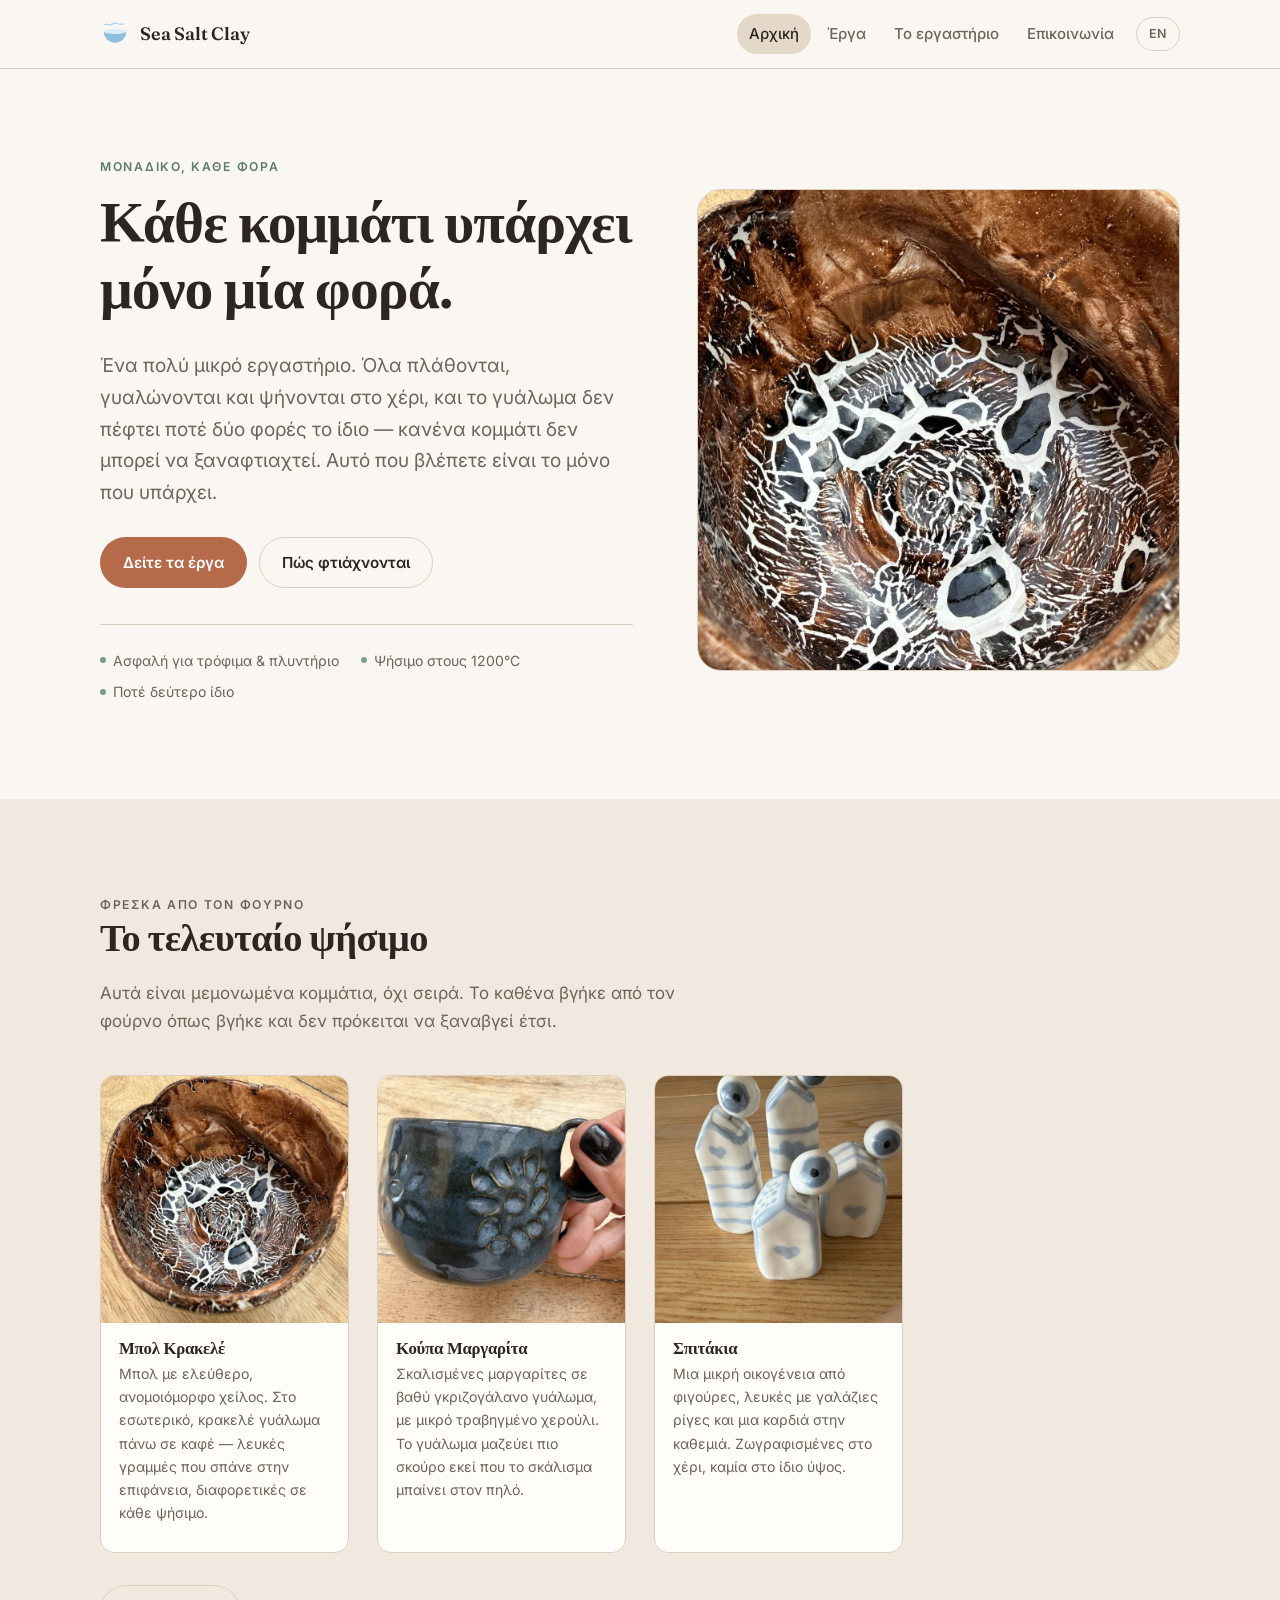
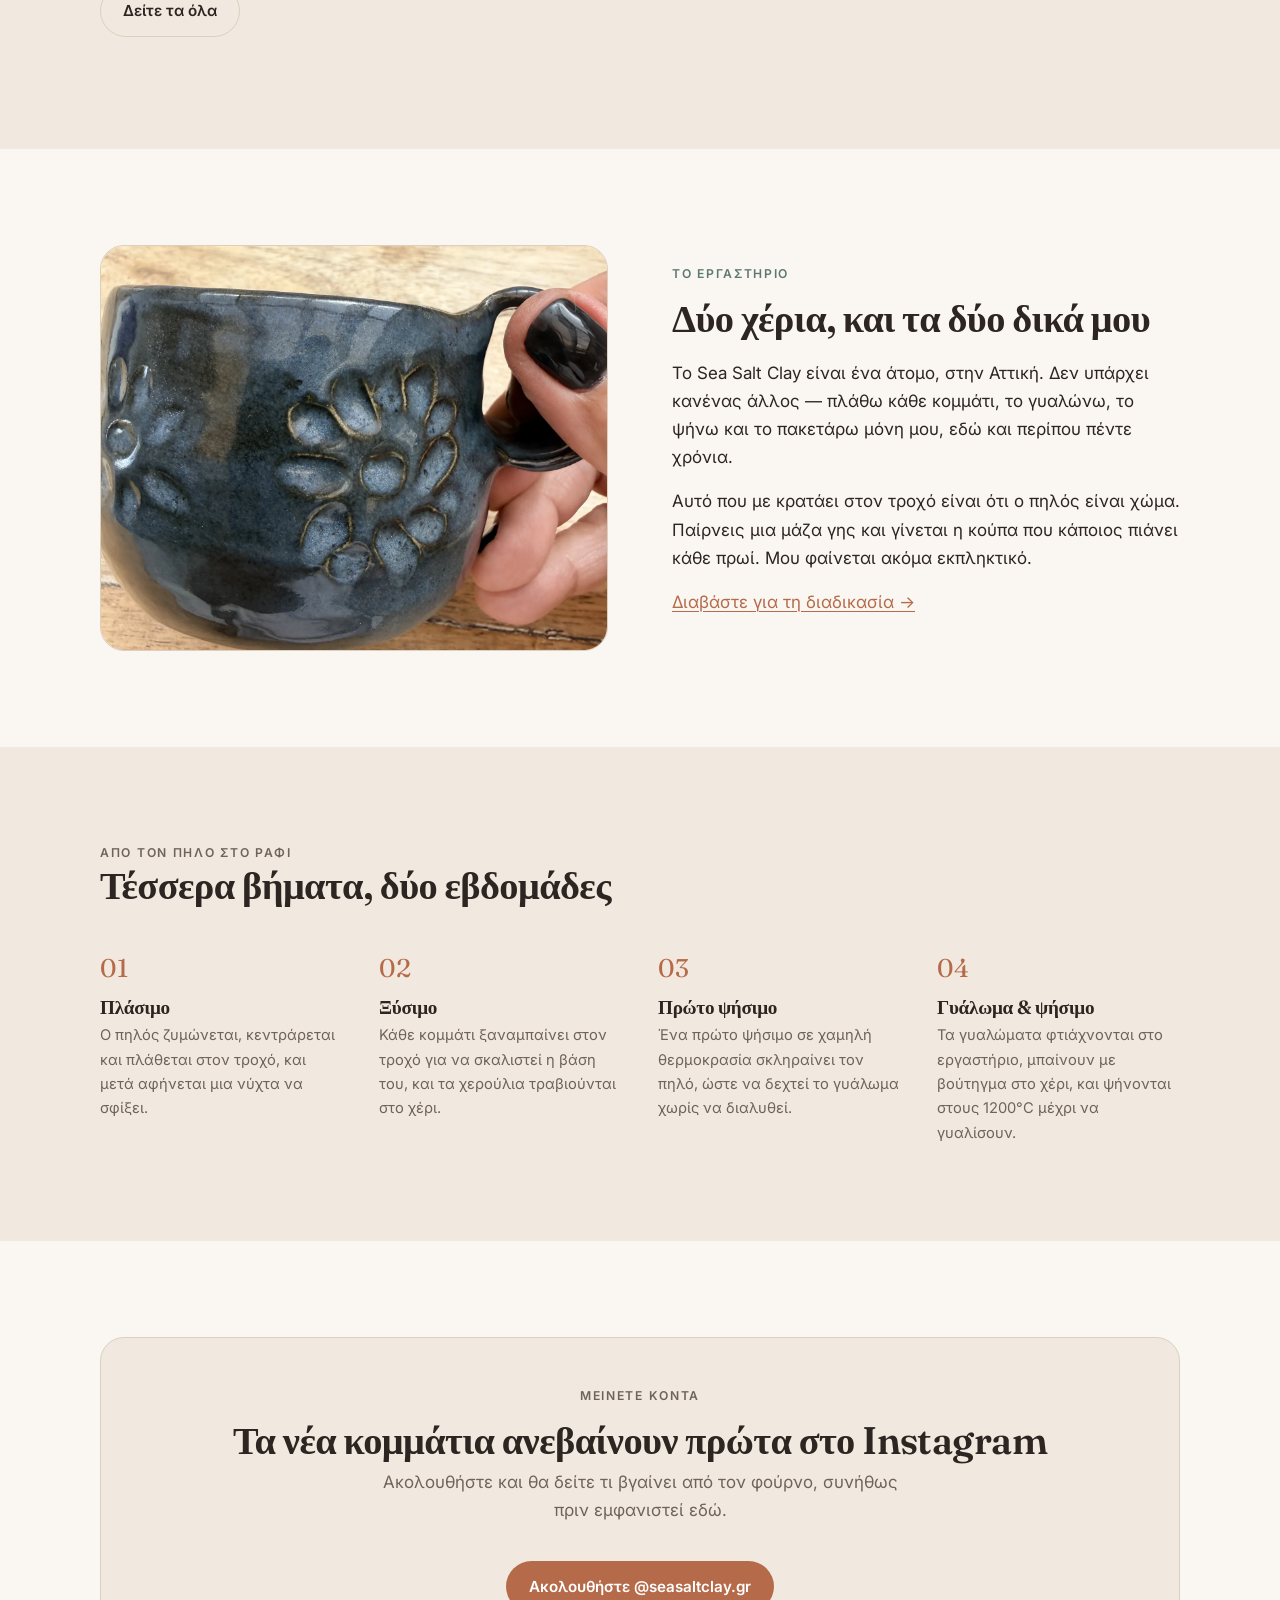
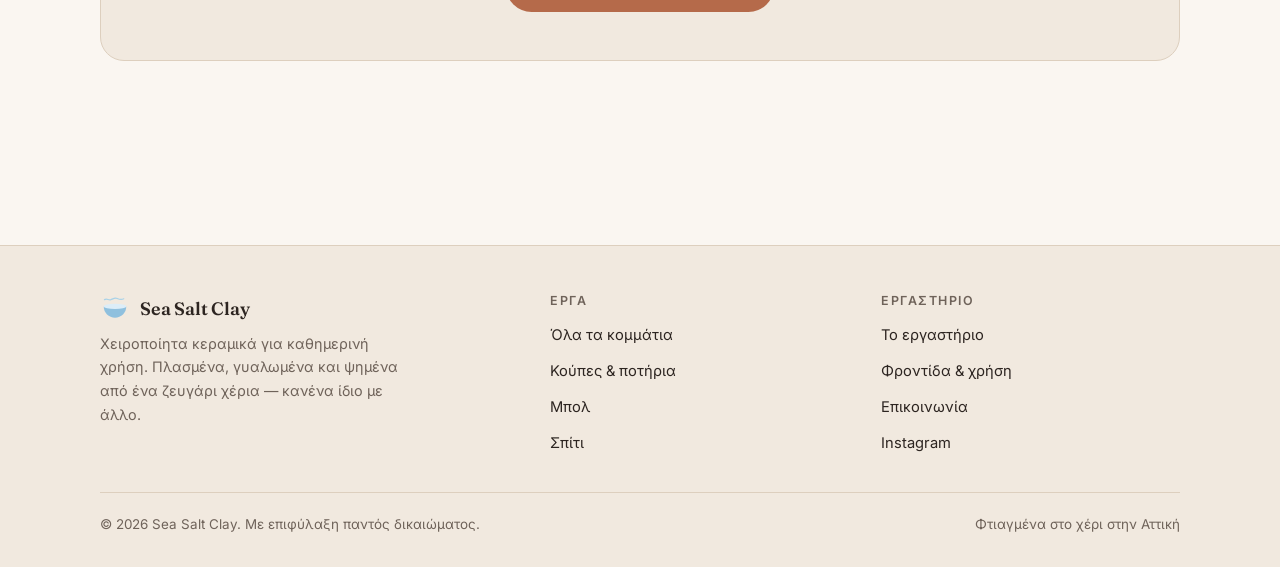
==== commit 9aee0ed4: "Use the chosen logo as the brand mark Variant 05, "Αγγείο", from the owner's logo canvas: a bowl hol" ====
--- a/el/index.html
+++ b/el/index.html
@@ -5,7 +5,7 @@
 <meta name="viewport" content="width=device-width, initial-scale=1">
 <title>Sea Salt Clay — Χειροποίητα Κεραμικά</title>
 <meta name="description" content="Μοναδικά κεραμικά, φτιαγμένα ένα-ένα στο χέρι στην Αττική. Κούπες, μπολ, βάζα και σκεύη για καθημερινή χρήση.">
-<link rel="icon" href="../assets/img/mug.svg">
+<link rel="icon" href="../assets/img/logo.svg">
 <link rel="preconnect" href="https://fonts.googleapis.com">
 <link rel="preconnect" href="https://fonts.gstatic.com" crossorigin>
 <link href="https://fonts.googleapis.com/css2?family=Fraunces:opsz,wght@9..144,400;9..144,600&family=Inter:wght@400;500;600&display=swap" rel="stylesheet">
@@ -20,9 +20,9 @@
   <div class="wrap site-header__inner">
     <a class="brand" href="index.html">
       <svg class="brand__mark" viewBox="0 0 40 40" aria-hidden="true">
-        <circle cx="20" cy="20" r="19" fill="#c0795a"/>
-        <path d="M1.8 24a19 19 0 0 0 36.4 0z" fill="#7c9a92"/>
-        <ellipse cx="20" cy="13" rx="11" ry="3.6" fill="#e4d8c9"/>
+        <path d="M6 7.5c3.2-2.2 5.4 1.4 8.4.2S19.8 4.6 23 6s5.4 2 8.6.4" fill="none" stroke="#A9D2E8" stroke-width="1.7" stroke-linecap="round"/>
+        <path d="M5 16.5h30c0 8.3-6.7 15-15 15s-15-6.7-15-15z" fill="#8FC0DE"/>
+        <ellipse cx="20" cy="16.5" rx="15" ry="3.6" fill="#DCEDF8"/>
       </svg>
       Sea Salt Clay
     </a>
@@ -134,9 +134,9 @@
       <div>
         <a class="brand" href="index.html">
           <svg class="brand__mark" viewBox="0 0 40 40" aria-hidden="true">
-            <circle cx="20" cy="20" r="19" fill="#c0795a"/>
-            <path d="M1.8 24a19 19 0 0 0 36.4 0z" fill="#7c9a92"/>
-            <ellipse cx="20" cy="13" rx="11" ry="3.6" fill="#e4d8c9"/>
+            <path d="M6 7.5c3.2-2.2 5.4 1.4 8.4.2S19.8 4.6 23 6s5.4 2 8.6.4" fill="none" stroke="#A9D2E8" stroke-width="1.7" stroke-linecap="round"/>
+            <path d="M5 16.5h30c0 8.3-6.7 15-15 15s-15-6.7-15-15z" fill="#8FC0DE"/>
+            <ellipse cx="20" cy="16.5" rx="15" ry="3.6" fill="#DCEDF8"/>
           </svg>
           Sea Salt Clay
         </a>
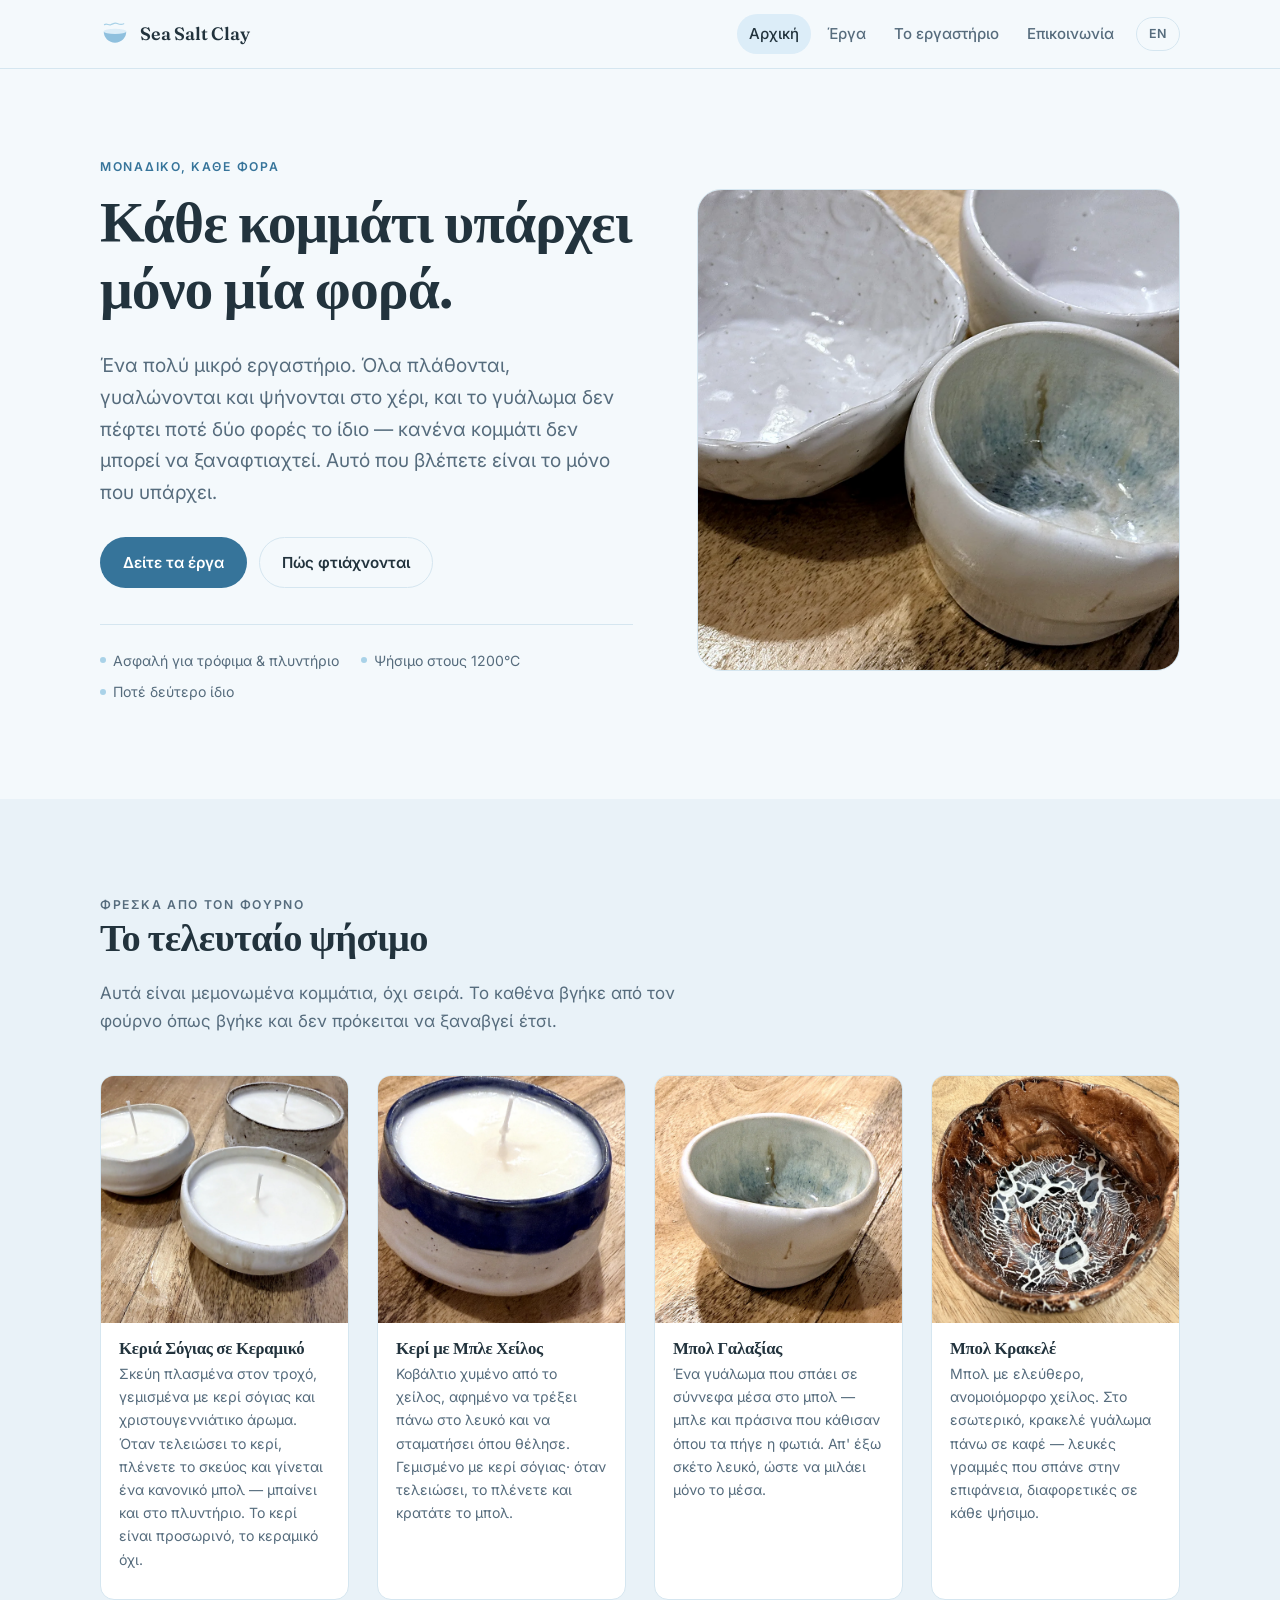
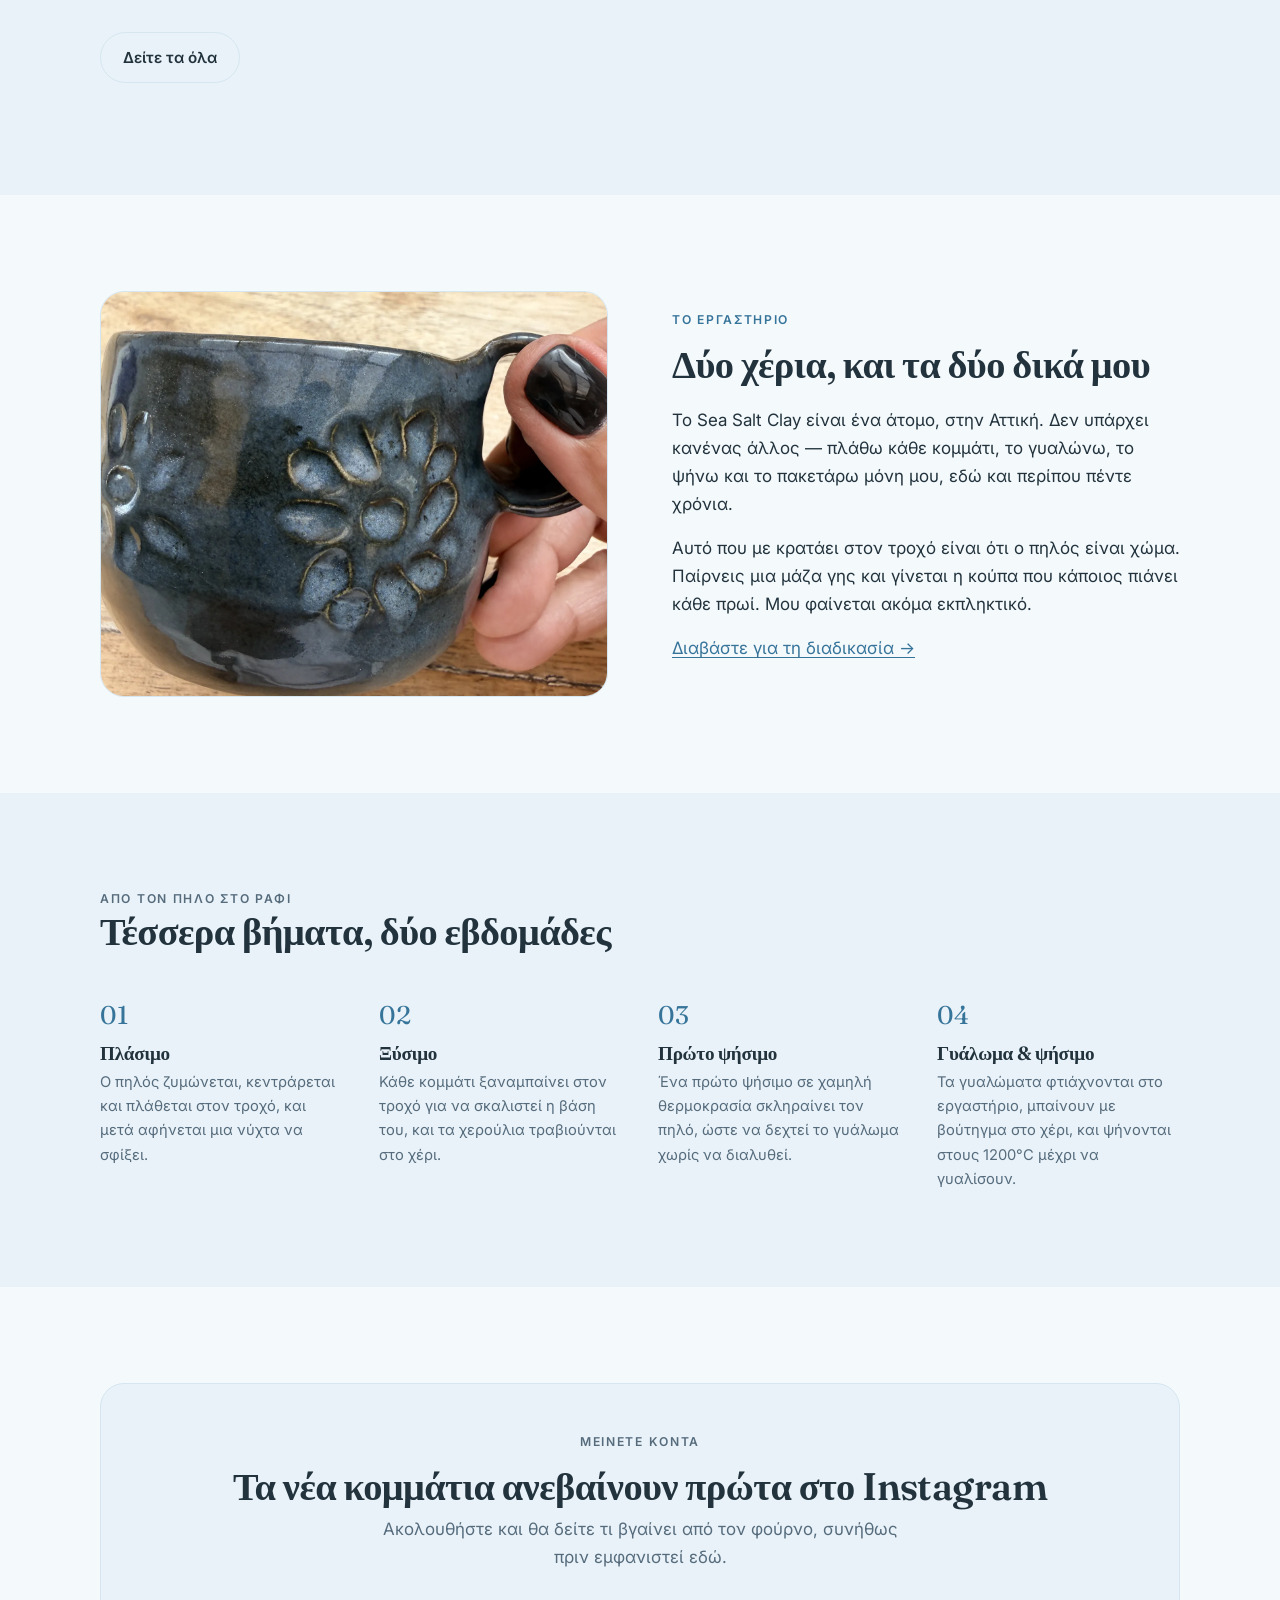
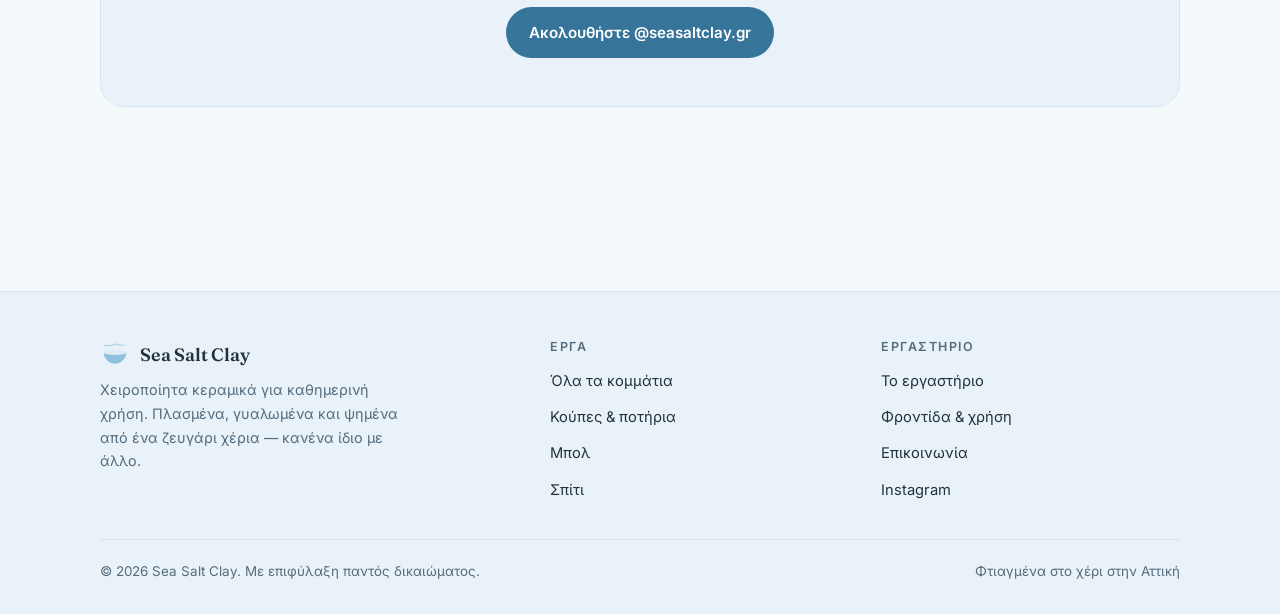
==== commit c169348c: "Add four pieces, and replace the candle photographs with the originals Four new entries from the own" ====
--- a/el/index.html
+++ b/el/index.html
@@ -58,7 +58,7 @@
         </div>
       </div>
       <div class="hero__art hero__art--photo">
-        <img src="../assets/img/crackle-bowl-wide.webp" alt="Μπολ με ανομοιόμορφο χείλος και λευκό κρακελέ γυάλωμα πάνω σε καφέ" width="1600" height="1200">
+        <img src="../assets/img/three-bowls-wide.webp" alt="Τρία μικρά μπολ δίπλα δίπλα: σκέτο λευκό, τσιμπητό, και ένα με μπλε-πράσινο γυάλωμα μέσα" width="1600" height="1200">
       </div>
     </div>
   </section>
--- a/css/styles.css
+++ b/css/styles.css
@@ -4,20 +4,25 @@
    ========================================================================== */
 
 :root {
-  /* Palette: warm clay + sea-salt sage */
-  --cream:      #faf6f1;
-  --sand:       #f1e9df;
-  --glaze:      #e4d8c9;
-  --clay:       #b56a4a;
-  --clay-dark:  #8f4e32;
-  --sea:        #7c9a92;
-  --sea-dark:   #5d7a72;
-  --ink:        #2d2521;
-  --muted:      #6f635a;
-  --line:       #ddcfbe;
+  /* Palette: salt light and sea blue.
+     The token names are unchanged from the earlier clay palette, so only
+     these values move; --clay is now the deep blue that carries white
+     text on buttons and links (4.8:1), while the pale blues stay for
+     backgrounds, borders and the mark. */
+  --cream:      #f4f9fc;
+  --sand:       #e9f2f8;
+  --glaze:      #dcedf8;
+  --clay:       #36749a;
+  --clay-dark:  #2a5c7c;
+  --sea:        #a9d2e8;
+  --sea-mid:    #8fc0de;
+  --sea-dark:   #6fa8cc;
+  --ink:        #22333d;
+  --muted:      #566c7d;
+  --line:       #d5e6f0;
 
   --bg:         var(--cream);
-  --surface:    #fffdfa;
+  --surface:    #ffffff;
   --text:       var(--ink);
   --text-muted: var(--muted);
   --accent:     var(--clay);
@@ -30,23 +35,23 @@
   --gutter: 20px;
   --radius: 14px;
   --radius-lg: 24px;
-  --shadow: 0 1px 2px rgba(45, 37, 33, .05), 0 8px 24px rgba(45, 37, 33, .06);
-  --shadow-lift: 0 2px 4px rgba(45, 37, 33, .06), 0 18px 40px rgba(45, 37, 33, .12);
+  --shadow: 0 1px 2px rgba(34, 51, 61, .05), 0 8px 24px rgba(34, 51, 61, .07);
+  --shadow-lift: 0 2px 4px rgba(34, 51, 61, .06), 0 18px 40px rgba(34, 51, 61, .13);
   --transition: 180ms cubic-bezier(.4, 0, .2, 1);
 }
 
 @media (prefers-color-scheme: dark) {
   :root:not([data-theme="light"]) {
-    --bg:         #1b1715;
-    --surface:    #241f1c;
-    --sand:       #2b2522;
-    --glaze:      #332b26;
-    --line:       #3d342e;
-    --text:       #f2eae2;
-    --text-muted: #b3a498;
-    --accent:     #d08a68;
-    --accent-ink: #1b1715;
-    --sea:        #8faea6;
+    --bg:         #141c22;
+    --surface:    #1b262e;
+    --sand:       #1b262e;
+    --glaze:      #223039;
+    --line:       #2c3d47;
+    --text:       #e8f1f6;
+    --text-muted: #9bb0be;
+    --accent:     #8cc0e2;
+    --accent-ink: #11191f;
+    --sea:        #8fc0de;
   }
 }
 
@@ -132,7 +137,7 @@
   font-weight: 600;
   letter-spacing: .14em;
   text-transform: uppercase;
-  color: var(--sea-dark);
+  color: var(--clay);
   margin: 0 0 .75rem;
 }
 @media (prefers-color-scheme: dark) {
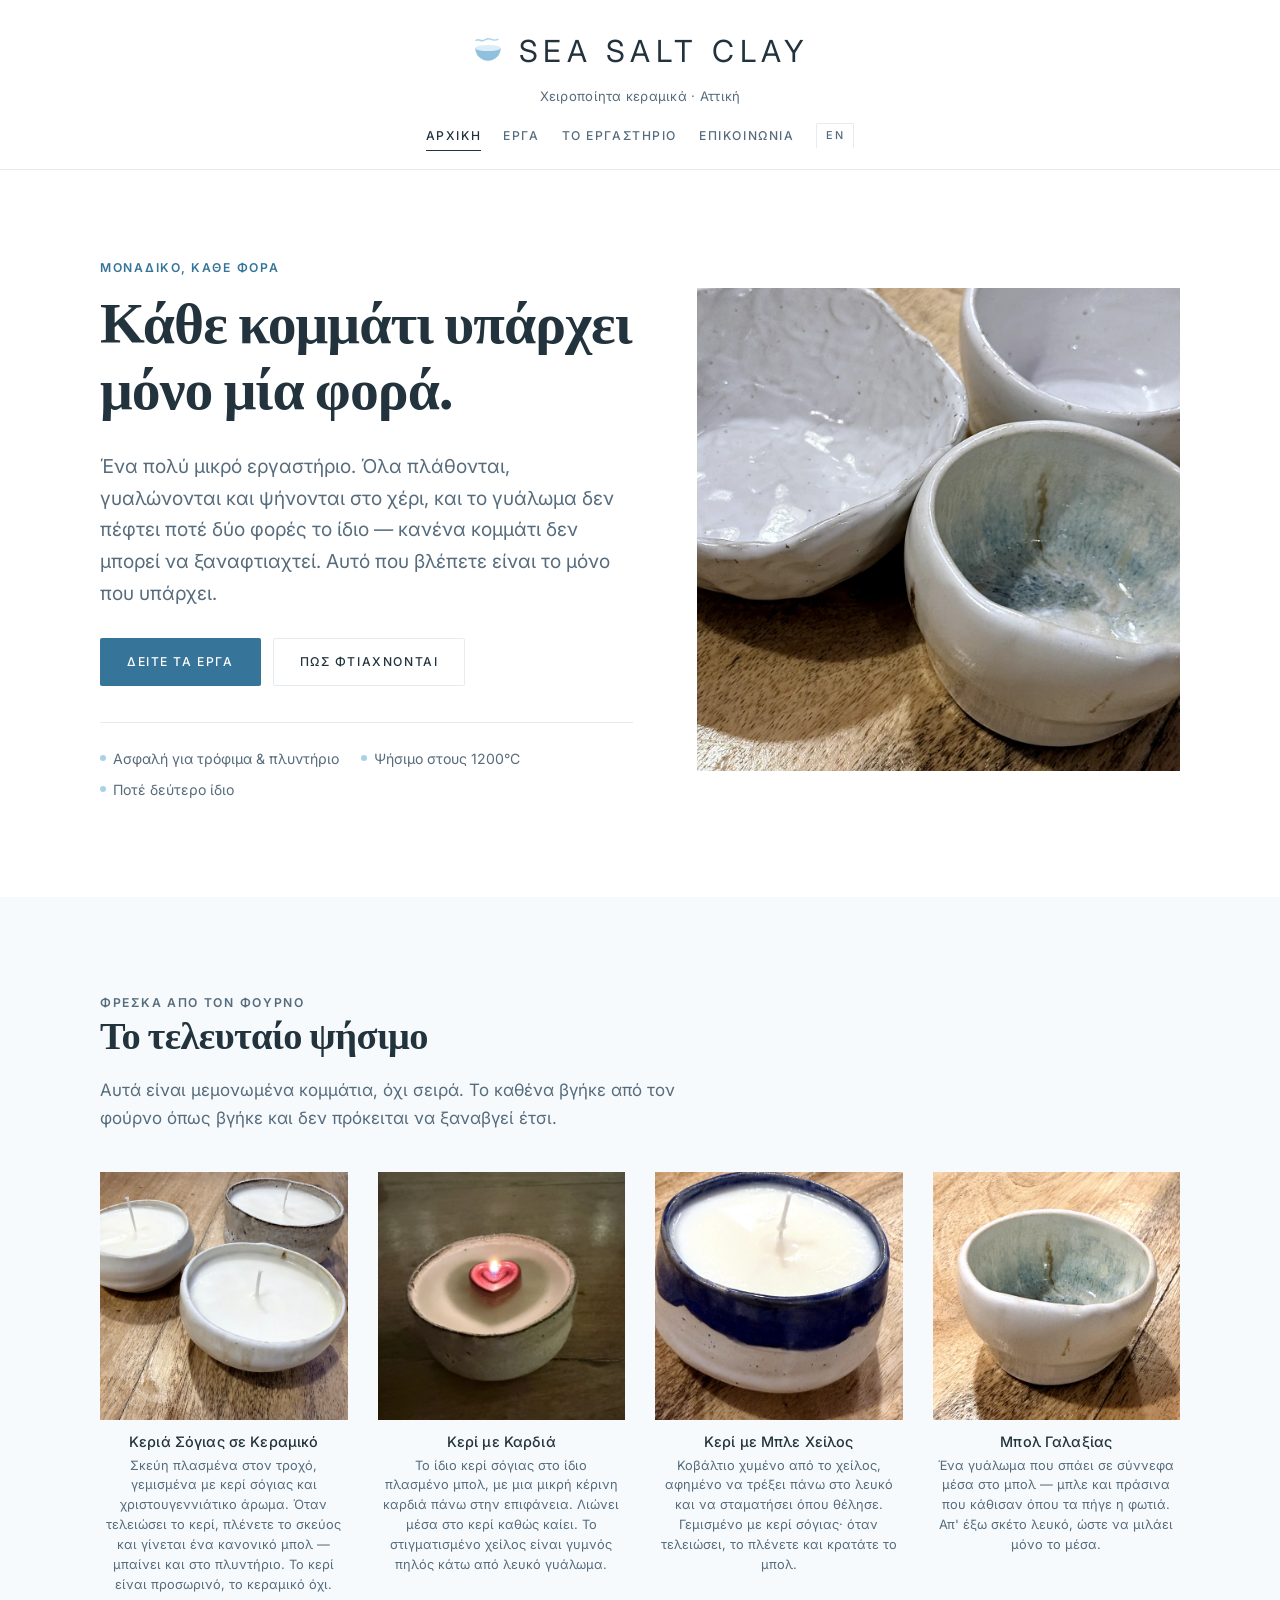
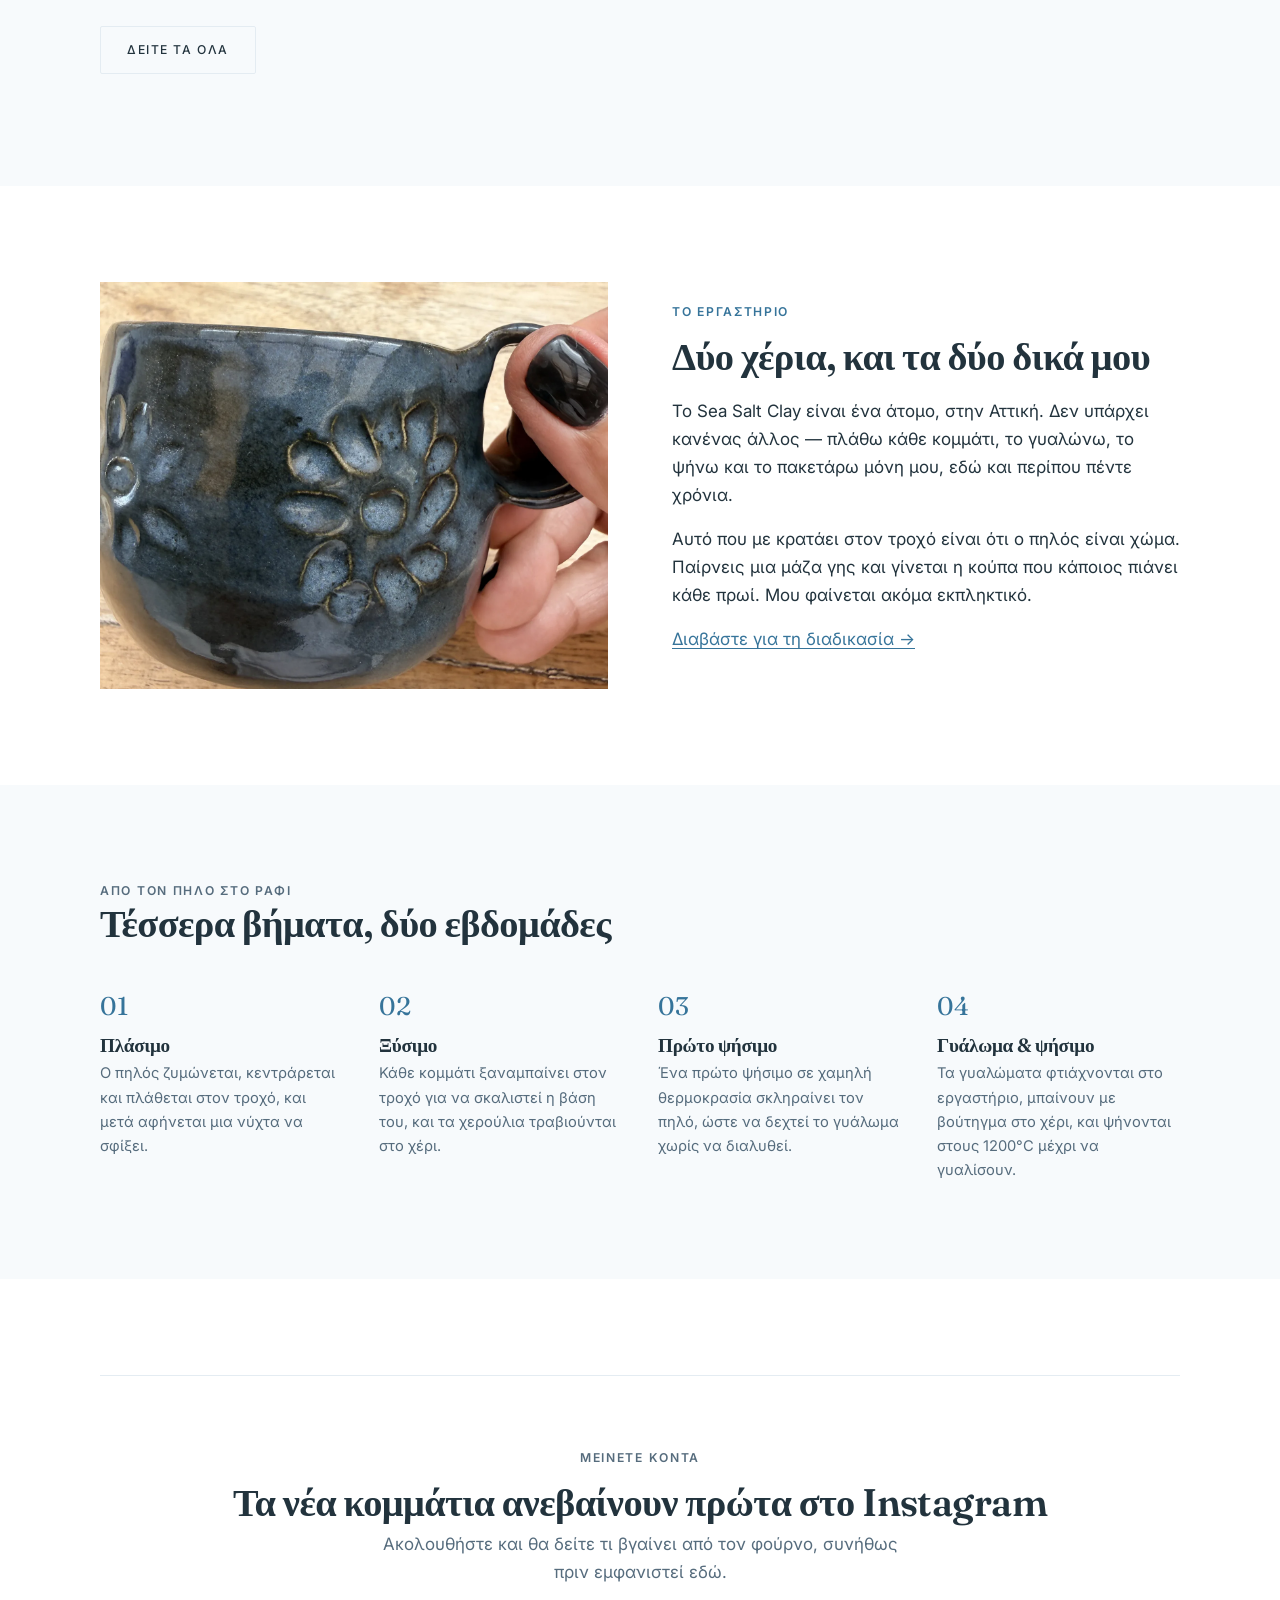
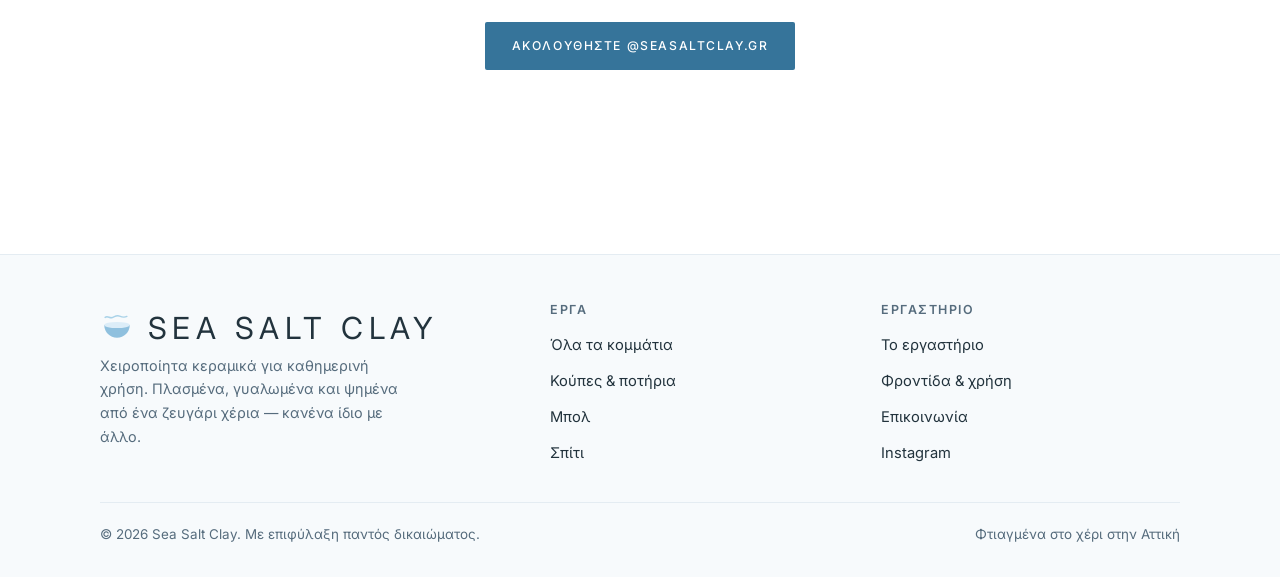
==== commit dcfce7ee: "Restyle after Object & Totem The owner picked Object & Totem's design to follow. Its character comes" ====
--- a/el/index.html
+++ b/el/index.html
@@ -26,6 +26,7 @@
       </svg>
       Sea Salt Clay
     </a>
+    <p class="brand__tag">Χειροποίητα κεραμικά · Αττική</p>
     <button class="nav-toggle" aria-expanded="false" aria-controls="nav" aria-label="Μενού">
       <svg width="20" height="20" viewBox="0 0 20 20" fill="none" stroke="currentColor" stroke-width="1.8" stroke-linecap="round"><path d="M3 6h14M3 10h14M3 14h14"/></svg>
     </button>
--- a/css/styles.css
+++ b/css/styles.css
@@ -9,9 +9,9 @@
      these values move; --clay is now the deep blue that carries white
      text on buttons and links (4.8:1), while the pale blues stay for
      backgrounds, borders and the mark. */
-  --cream:      #f4f9fc;
-  --sand:       #e9f2f8;
-  --glaze:      #dcedf8;
+  --cream:      #ffffff;
+  --sand:       #f7fafc;
+  --glaze:      #eaf2f7;
   --clay:       #36749a;
   --clay-dark:  #2a5c7c;
   --sea:        #a9d2e8;
@@ -19,7 +19,7 @@
   --sea-dark:   #6fa8cc;
   --ink:        #22333d;
   --muted:      #566c7d;
-  --line:       #d5e6f0;
+  --line:       #e4ecf2;
 
   --bg:         var(--cream);
   --surface:    #ffffff;
@@ -42,9 +42,9 @@
 
 @media (prefers-color-scheme: dark) {
   :root:not([data-theme="light"]) {
-    --bg:         #141c22;
-    --surface:    #1b262e;
-    --sand:       #1b262e;
+    --bg:         #11181d;
+    --surface:    #11181d;
+    --sand:       #18222a;
     --glaze:      #223039;
     --line:       #2c3d47;
     --text:       #e8f1f6;
@@ -157,42 +157,58 @@
 
 .site-header__inner {
   display: flex;
+  flex-direction: column;
   align-items: center;
-  justify-content: space-between;
-  gap: 16px;
-  min-height: 68px;
+  gap: 10px;
+  padding-block: 26px 18px;
+  position: relative;
 }
 
 .brand {
   display: inline-flex;
   align-items: center;
-  gap: 10px;
-  font-family: var(--font-display);
-  font-size: 1.12rem;
-  font-weight: 600;
-  letter-spacing: -.01em;
+  gap: 14px;
+  font-family: var(--font-body);
+  font-size: clamp(1.3rem, 3.4vw, 1.9rem);
+  font-weight: 400;
+  letter-spacing: .18em;
+  text-transform: uppercase;
   color: var(--text);
   text-decoration: none;
 }
+
+.brand__tag {
+  margin: 0;
+  font-size: .82rem;
+  color: var(--text-muted);
+  letter-spacing: .02em;
+}
 .brand:hover { color: var(--text); }
-.brand__mark { width: 30px; height: 30px; flex: none; }
+.brand__mark { width: 34px; height: 34px; flex: none; }
 
 .nav { display: flex; align-items: center; gap: 4px; }
 
+.nav { gap: 22px; margin-top: 4px; }
+
 .nav a {
   color: var(--text-muted);
   text-decoration: none;
-  font-size: .94rem;
+  font-size: .76rem;
   font-weight: 500;
-  padding: 8px 12px;
-  border-radius: 999px;
-  transition: background var(--transition), color var(--transition);
-}
-.nav a:hover { color: var(--text); background: var(--glaze); }
-.nav a[aria-current="page"] { color: var(--text); background: var(--glaze); }
+  letter-spacing: .13em;
+  text-transform: uppercase;
+  padding: 4px 0;
+  border-bottom: 1px solid transparent;
+  transition: color var(--transition), border-color var(--transition);
+}
+.nav a:hover { color: var(--text); }
+.nav a[aria-current="page"] { color: var(--text); border-bottom-color: var(--text); }
 
 .nav-toggle {
   display: none;
+  position: absolute;
+  right: 0;
+  top: 22px;
   background: none;
   border: 1px solid var(--line);
   border-radius: 10px;
@@ -202,7 +218,8 @@
 }
 
 @media (max-width: 720px) {
-  .nav-toggle { display: inline-flex; }
+  .nav-toggle { display: inline-flex; top: 18px; right: var(--gutter); }
+  .site-header__inner { padding-block: 20px 16px; }
   .nav {
     position: absolute;
     inset: 100% 0 auto 0;
@@ -225,12 +242,14 @@
   align-items: center;
   justify-content: center;
   gap: 8px;
-  padding: 12px 22px;
-  border-radius: 999px;
+  padding: 13px 26px;
+  border-radius: 2px;
   border: 1px solid transparent;
   font: inherit;
-  font-size: .95rem;
-  font-weight: 600;
+  font-size: .76rem;
+  font-weight: 500;
+  letter-spacing: .13em;
+  text-transform: uppercase;
   text-decoration: none;
   cursor: pointer;
   transition: transform var(--transition), background var(--transition), border-color var(--transition);
@@ -284,17 +303,17 @@
 .hero__art {
   position: relative;
   aspect-ratio: 1 / 1;
-  border-radius: var(--radius-lg);
+  border-radius: 0;
   background:
     radial-gradient(120% 90% at 70% 15%, color-mix(in srgb, var(--sea) 26%, transparent), transparent 62%),
     linear-gradient(160deg, var(--glaze), var(--sand));
-  border: 1px solid var(--line);
+  border: 0;
   display: grid;
   place-items: center;
-  padding: 10%;
+  padding: 0;
   overflow: hidden;
 }
-.hero__art img { width: 100%; height: 100%; object-fit: contain; }
+.hero__art img { width: 100%; height: 100%; object-fit: cover; }
 
 @media (max-width: 860px) {
   .hero__grid { grid-template-columns: 1fr; }
@@ -305,31 +324,29 @@
 
 .grid {
   display: grid;
-  grid-template-columns: repeat(auto-fill, minmax(240px, 1fr));
-  gap: clamp(18px, 2.5vw, 28px);
+  grid-template-columns: repeat(auto-fill, minmax(215px, 1fr));
+  gap: clamp(24px, 3.4vw, 44px) clamp(18px, 2.4vw, 30px);
   list-style: none;
   margin: 0;
   padding: 0;
 }
 
 .card {
-  background: var(--surface);
-  border: 1px solid var(--line);
-  border-radius: var(--radius);
-  overflow: hidden;
+  background: none;
+  border: 0;
   display: flex;
   flex-direction: column;
-  transition: transform var(--transition), box-shadow var(--transition);
-}
-.card:hover { transform: translateY(-3px); box-shadow: var(--shadow-lift); }
+}
+.card__media { transition: opacity var(--transition); }
+.card:hover .card__media { opacity: .88; }
 
 .card__media {
-  aspect-ratio: 4 / 3;
-  background: linear-gradient(160deg, var(--sand), var(--glaze));
+  aspect-ratio: 1 / 1;
+  background: var(--sand);
   display: grid;
   place-items: center;
-  padding: 14%;
   position: relative;
+  overflow: hidden;
 }
 .card__media img { width: 100%; height: 100%; object-fit: contain; }
 
@@ -348,9 +365,21 @@
 }
 .card__tag--sold { background: var(--ink); color: var(--cream); border-color: var(--ink); }
 
-.card__body { padding: 16px 18px 18px; display: flex; flex-direction: column; gap: 4px; flex: 1; }
-.card__name { font-size: 1.05rem; margin: 0; }
-.card__desc { font-size: .88rem; color: var(--text-muted); margin: 0 0 10px; }
+.card__body {
+  padding: 14px 4px 0;
+  display: flex;
+  flex-direction: column;
+  gap: 5px;
+  text-align: center;
+}
+.card__name {
+  font-family: var(--font-body);
+  font-size: .9rem;
+  font-weight: 500;
+  letter-spacing: .01em;
+  margin: 0;
+}
+.card__desc { font-size: .8rem; line-height: 1.55; color: var(--text-muted); margin: 0; }
 .card__foot {
   margin-top: auto;
   display: flex;
@@ -370,27 +399,26 @@
 .filters {
   display: flex;
   flex-wrap: wrap;
-  gap: 8px;
-  margin-bottom: 2rem;
+  justify-content: center;
+  gap: 22px;
+  margin-bottom: 3rem;
 }
 .filter {
-  background: transparent;
-  border: 1px solid var(--line);
-  color: var(--text-muted);
-  border-radius: 999px;
-  padding: 8px 16px;
+  background: none;
+  border: 0;
+  border-bottom: 1px solid transparent;
+  color: var(--text-muted);
+  padding: 4px 0;
   font: inherit;
-  font-size: .88rem;
+  font-size: .74rem;
   font-weight: 500;
+  letter-spacing: .13em;
+  text-transform: uppercase;
   cursor: pointer;
-  transition: background var(--transition), color var(--transition), border-color var(--transition);
-}
-.filter:hover { background: var(--glaze); color: var(--text); }
-.filter[aria-pressed="true"] {
-  background: var(--ink);
-  border-color: var(--ink);
-  color: var(--cream);
-}
+  transition: color var(--transition), border-color var(--transition);
+}
+.filter:hover { color: var(--text); }
+.filter[aria-pressed="true"] { color: var(--text); border-bottom-color: var(--text); }
 @media (prefers-color-scheme: dark) {
   :root:not([data-theme="light"]) .filter[aria-pressed="true"] {
     background: var(--accent); border-color: var(--accent); color: var(--accent-ink);
@@ -412,13 +440,15 @@
 }
 .split__art {
   aspect-ratio: 5 / 4;
-  border-radius: var(--radius-lg);
-  background: linear-gradient(160deg, var(--glaze), var(--sand));
-  border: 1px solid var(--line);
+  border-radius: 0;
+  background: var(--sand);
+  border: 0;
   display: grid;
   place-items: center;
-  padding: 10%;
-}
+  padding: 0;
+  overflow: hidden;
+}
+.split__art img { width: 100%; height: 100%; object-fit: cover; }
 @media (max-width: 800px) { .split { grid-template-columns: 1fr; } }
 
 .steps {
@@ -505,10 +535,11 @@
 /* --------------------------------------------------------- misc blocks */
 
 .callout {
-  background: var(--sand);
-  border: 1px solid var(--line);
-  border-radius: var(--radius-lg);
-  padding: clamp(28px, 4vw, 48px);
+  background: none;
+  border: 0;
+  border-top: 1px solid var(--line);
+  border-radius: 0;
+  padding: clamp(40px, 6vw, 72px) 0 0;
   text-align: center;
 }
 .callout h2 { margin-bottom: .4rem; }
@@ -556,15 +587,13 @@
 /* --------------------------------------------------------- language switch */
 
 .nav__lang {
-  margin-left: 6px;
-  padding: 6px 12px !important;
   border: 1px solid var(--line);
-  border-radius: 999px;
-  font-size: .78rem !important;
-  font-weight: 600 !important;
-  letter-spacing: .06em;
+  border-radius: 2px;
+  padding: 3px 9px !important;
+  font-size: .68rem !important;
   color: var(--text-muted) !important;
 }
+.nav__lang[aria-current], .nav__lang:hover { border-color: var(--text); }
 .nav__lang:hover { background: var(--glaze); color: var(--text) !important; }
 
 @media (max-width: 720px) {
@@ -582,6 +611,7 @@
   padding: 0;
   aspect-ratio: 1 / 1;
   background: var(--sand);
+  border-radius: 0;
 }
 .card__media--photo img {
   width: 100%;
